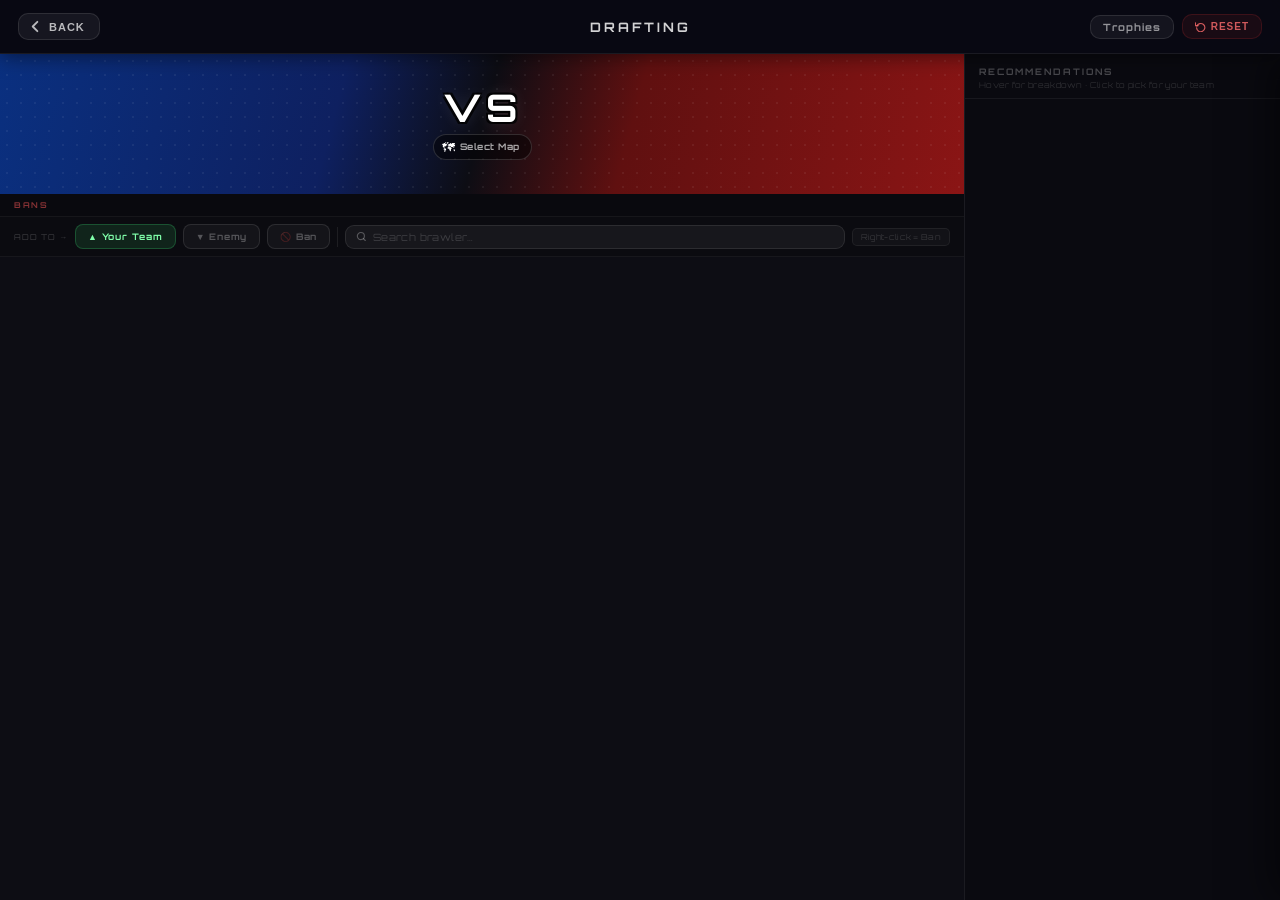
==== Pages/Drafting.html @ 10ab786a "ja" ====
<!DOCTYPE html>
<html lang="en">
<head>
    <meta charset="UTF-8">
    <meta name="viewport" content="width=device-width, initial-scale=1.0">
    <title>Drafting — Prodigy</title>

    <link rel="stylesheet" href="../styles/base.css">
    <link rel="stylesheet" href="../styles/layout.css">
    <link rel="stylesheet" href="../styles/components.css">
    <link rel="stylesheet" href="../styles/themes.css">
    <link href="https://fonts.googleapis.com/css2?family=Orbitron:wght@600;700&display=swap" rel="stylesheet">

    <style>
    /* ══════════════════════════════════════════════════════════
       RESET & BASE
    ══════════════════════════════════════════════════════════ */
    *, *::before, *::after { box-sizing: border-box; margin: 0; padding: 0; }
    .top-bar { display: none; }
    body {
        min-height: 100vh;
        font-family: 'Orbitron', sans-serif;
        background: #0d0d14;
        color: #fff;
        overflow-x: hidden;
    }

    /* ══════════════════════════════════════════════════════════
       GLASS NAV
    ══════════════════════════════════════════════════════════ */
    #glassNav {
        position: sticky; top: 0; z-index: 300;
        display: flex; align-items: center; justify-content: space-between;
        padding: 0 18px; height: 54px;
        background: rgba(8,8,18,0.80);
        backdrop-filter: blur(20px) saturate(180%);
        border-bottom: 1px solid rgba(255,255,255,0.07);
        box-shadow: 0 2px 20px rgba(0,0,0,0.5);
    }
    #navBack {
        display: flex; align-items: center; gap: 7px;
        background: rgba(255,255,255,0.06); border: 1px solid rgba(255,255,255,0.1);
        border-radius: 10px; padding: 6px 14px 6px 10px;
        color: rgba(255,255,255,0.7); font-size: 11px; font-weight: 700;
        letter-spacing: 1px; cursor: pointer;
        transition: background .18s, color .18s;
    }
    #navBack:hover { background: rgba(255,255,255,0.12); color: #fff; }

    #navTitle {
        font-size: 13px; font-weight: 700; letter-spacing: 3px;
        color: rgba(255,255,255,0.82); text-transform: uppercase;
        position: absolute; left: 50%; transform: translateX(-50%);
        pointer-events: none;
    }

    .nav-right { display: flex; align-items: center; gap: 8px; }

    /* Rank badge */
    #navRankBadge {
        display: flex; align-items: center; gap: 7px;
        background: rgba(255,255,255,0.05); border: 1px solid rgba(255,255,255,0.1);
        border-radius: 10px; padding: 5px 12px; cursor: pointer;
        font-size: 10px; font-weight: 700; letter-spacing: 1px;
        color: rgba(255,255,255,0.55); transition: background .18s, color .18s;
        white-space: nowrap;
    }
    #navRankBadge:hover { background: rgba(255,255,255,0.1); color: #fff; }
    #navRankImg { width: 22px; height: 22px; object-fit: contain; }

    /* Reset */
    #navReset {
        display: flex; align-items: center; gap: 5px;
        background: rgba(220,50,50,0.08); border: 1px solid rgba(220,50,50,0.18);
        border-radius: 10px; padding: 6px 12px;
        color: rgba(255,110,110,0.8); font-size: 10px; font-weight: 700;
        letter-spacing: 1px; cursor: pointer; transition: background .18s, color .18s;
    }
    #navReset:hover { background: rgba(220,50,50,0.18); color: #ff9090; }

    /* ══════════════════════════════════════════════════════════
       MODALS — shared backdrop
    ══════════════════════════════════════════════════════════ */
    .modal-backdrop {
        display: none; position: fixed; inset: 0; z-index: 500;
        background: rgba(0,0,0,0.65); backdrop-filter: blur(6px);
        align-items: center; justify-content: center;
    }
    .modal-backdrop.open { display: flex; }

    /* Rank modal */
    #rankModalBox {
        background: rgba(14,14,26,0.97); border: 1px solid rgba(255,255,255,0.1);
        border-radius: 16px; padding: 22px; width: 340px; max-width: 92vw;
    }
    .modal-heading {
        font-size: 9px; font-weight: 700; letter-spacing: 2.5px;
        color: rgba(255,255,255,0.28); text-transform: uppercase; margin-bottom: 14px;
    }
    .rank-opt {
        display: flex; align-items: center; gap: 12px; padding: 10px 12px;
        border-radius: 10px; cursor: pointer; border: 1px solid transparent;
        transition: background .14s, border-color .14s; margin-bottom: 5px;
    }
    .rank-opt:hover { background: rgba(255,255,255,0.07); }
    .rank-opt.active { background: rgba(255,255,255,0.1); border-color: rgba(255,255,255,0.2); }
    .rank-opt img { width: 32px; height: 32px; object-fit: contain; }
    .rank-opt-label { font-size: 11px; font-weight: 700; color: rgba(255,255,255,0.75); }
    .rank-opt-range { font-size: 9px; color: rgba(255,255,255,0.25); margin-top: 2px; }

    /* Map image modal */
    #mapImgModalInner {
        background: rgba(12,12,22,0.98); border: 1px solid rgba(255,255,255,0.1);
        border-radius: 16px; padding: 20px; max-width: 92vw;
        display: flex; flex-direction: column; gap: 12px; align-items: center;
    }
    #mapImgTitle { font-size: 11px; font-weight: 700; letter-spacing: 2px; color: rgba(255,255,255,0.75); }
    #mapImgEl {
        max-width: 580px; max-height: 60vh; border-radius: 10px;
        object-fit: contain; border: 1px solid rgba(255,255,255,0.08);
    }
    .modal-close-btn {
        padding: 7px 20px; border-radius: 9px; border: 1px solid rgba(255,255,255,0.1);
        background: rgba(255,255,255,0.06); color: rgba(255,255,255,0.55);
        font-family: 'Orbitron', sans-serif; font-size: 10px; font-weight: 700;
        letter-spacing: 1px; cursor: pointer; transition: background .15s, color .15s;
    }
    .modal-close-btn:hover { background: rgba(255,255,255,0.12); color: #fff; }

    /* ══════════════════════════════════════════════════════════
       MAP PANEL — slides in from right
    ══════════════════════════════════════════════════════════ */
    #mapPanel {
        position: fixed; top: 54px; right: 0;
        width: 310px; max-width: 92vw;
        height: calc(100vh - 54px);
        z-index: 250;
        background: rgba(10,10,20,0.97);
        backdrop-filter: blur(20px);
        border-left: 1px solid rgba(255,255,255,0.08);
        box-shadow: -8px 0 40px rgba(0,0,0,0.55);
        display: flex; flex-direction: column;
        transform: translateX(100%);
        transition: transform 0.32s cubic-bezier(0.22,1,0.36,1);
    }
    #mapPanel.open { transform: translateX(0); }

    .map-panel-head {
        display: flex; align-items: center; justify-content: space-between;
        padding: 14px 16px; border-bottom: 1px solid rgba(255,255,255,0.07); flex-shrink: 0;
    }
    .map-panel-title { font-size: 9px; font-weight: 700; letter-spacing: 2.5px; color: rgba(255,255,255,0.35); text-transform: uppercase; }
    #mapPanelClose {
        background: none; border: none; color: rgba(255,255,255,0.3);
        cursor: pointer; font-size: 16px; padding: 2px 6px; border-radius: 5px; transition: color .15s;
    }
    #mapPanelClose:hover { color: #fff; }

    #mapModeBar {
        display: flex; gap: 4px; flex-wrap: wrap; padding: 10px 12px;
        border-bottom: 1px solid rgba(255,255,255,0.05); flex-shrink: 0;
    }
    .mode-chip {
        font-size: 8px; font-weight: 700; letter-spacing: 0.5px; padding: 4px 9px;
        border-radius: 6px; border: 1px solid rgba(255,255,255,0.09);
        background: rgba(255,255,255,0.03); color: rgba(255,255,255,0.28);
        cursor: pointer; transition: background .14s, color .14s;
    }
    .mode-chip:hover { background: rgba(255,255,255,0.08); color: rgba(255,255,255,0.6); }
    .mode-chip.active { background: rgba(255,255,255,0.12); color: #fff; border-color: rgba(255,255,255,0.22); }

    #mapListScroll { flex: 1; overflow-y: auto; padding: 8px 10px 20px; }
    .map-row {
        display: flex; align-items: center; justify-content: space-between;
        padding: 8px 10px; border-radius: 8px; cursor: pointer;
        border: 1px solid transparent; margin-bottom: 4px;
        transition: background .13s, border-color .13s;
    }
    .map-row:hover { background: rgba(255,255,255,0.06); }
    .map-row.active { background: rgba(255,255,255,0.1); border-color: rgba(255,255,255,0.18); }
    .map-row-name { font-size: 10px; font-weight: 700; color: rgba(255,255,255,0.72); }
    .map-row-mode { font-size: 8px; color: rgba(255,255,255,0.22); margin-top: 2px; }
    .map-eye {
        background: none; border: none; font-size: 13px; cursor: pointer; padding: 3px 6px;
        border-radius: 5px; color: rgba(255,255,255,0.2); transition: color .14s;
    }
    .map-eye:hover { color: rgba(255,255,255,0.7); }

    /* ══════════════════════════════════════════════════════════
       PAGE — TWO-COLUMN LAYOUT
    ══════════════════════════════════════════════════════════ */
    #draftPage {
        display: grid;
        grid-template-columns: 1fr 316px;
        height: calc(100vh - 54px);
        overflow: hidden;
    }

    /* ── LEFT COLUMN ───────────────────────────────────────── */
    #draftLeft {
        display: flex; flex-direction: column; overflow: hidden;
        min-width: 0;
    }

    /* VS BANNER */
    #vsBanner {
        display: grid;
        grid-template-columns: 1fr 120px 1fr;
        align-items: stretch;
        min-height: 140px; flex-shrink: 0;
        position: relative;
        background: #0d0d14;
        overflow: hidden;
    }
    /* Blue team side */
    #vsBanner::before {
        content: '';
        position: absolute; inset: 0;
        background: linear-gradient(105deg,
            #0a3080 0%, #0e2060 35%,
            transparent 50%,
            #601010 65%, #8b1515 100%);
        pointer-events: none;
    }
    /* Halftone dots texture overlay */
    #vsBanner::after {
        content: '';
        position: absolute; inset: 0;
        background-image:
            radial-gradient(circle, rgba(255,255,255,0.06) 1px, transparent 1px);
        background-size: 14px 14px;
        pointer-events: none;
    }

    .team-side {
        display: flex; align-items: center; padding: 14px 14px; gap: 8px;
        flex-wrap: wrap; position: relative; z-index: 1;
    }
    .team-side.enemy-side { justify-content: flex-end; }

    /* Individual team slots */
    .team-slot {
        width: 76px; height: 76px; border-radius: 11px;
        border: 2px dashed rgba(255,255,255,0.18);
        background: rgba(255,255,255,0.05);
        display: flex; align-items: center; justify-content: center;
        position: relative; flex-shrink: 0; overflow: hidden;
        cursor: default; transition: border-color .2s, box-shadow .2s;
    }
    .team-slot.filled {
        border-style: solid; border-color: rgba(120,180,255,0.45);
        box-shadow: 0 0 14px rgba(80,140,255,0.2);
    }
    .team-slot.filled.enemy {
        border-color: rgba(255,100,100,0.45);
        box-shadow: 0 0 14px rgba(255,80,80,0.2);
    }
    .team-slot img.slot-portrait {
        width: 100%; height: 100%; object-fit: cover; border-radius: 9px; display: block;
        pointer-events: none;
    }
    .slot-label {
        position: absolute; bottom: 0; left: 0; right: 0;
        font-size: 6.5px; font-weight: 700; text-align: center;
        color: rgba(255,255,255,0.6); padding: 2px 2px 3px;
        background: linear-gradient(transparent, rgba(0,0,0,0.7));
        border-radius: 0 0 9px 9px; pointer-events: none; letter-spacing: 0.2px;
        text-shadow: 0 1px 3px #000;
    }
    .slot-remove {
        position: absolute; top: -7px; right: -7px;
        width: 19px; height: 19px; border-radius: 50%;
        background: rgba(190,35,35,0.92); border: none; color: #fff;
        font-size: 9px; cursor: pointer; display: none;
        align-items: center; justify-content: center; font-weight: 700; z-index: 10;
    }
    .team-slot.filled:hover .slot-remove { display: flex; }

    /* VS Centre */
    #vsCentre {
        display: flex; flex-direction: column;
        align-items: center; justify-content: center;
        gap: 7px; position: relative; z-index: 1; padding: 6px 0;
    }
    #vsLabel {
        font-size: 38px; font-weight: 700; letter-spacing: 5px; line-height: 1;
        color: #fff;
        text-shadow:
            -2px -2px 0 rgba(0,0,0,0.8),  2px -2px 0 rgba(0,0,0,0.8),
            -2px  2px 0 rgba(0,0,0,0.8),  2px  2px 0 rgba(0,0,0,0.8),
             0    0   16px rgba(255,255,255,0.15);
    }

    /* Map pill under VS */
    #mapPill {
        display: flex; align-items: center; gap: 5px;
        background: rgba(0,0,0,0.45); border: 1px solid rgba(255,255,255,0.15);
        border-radius: 20px; padding: 4px 11px 4px 8px; cursor: pointer;
        transition: background .18s; white-space: nowrap; max-width: 180px;
    }
    #mapPill:hover { background: rgba(0,0,0,0.65); }
    #mapPillText {
        font-size: 9px; font-weight: 700; color: rgba(255,255,255,0.65);
        letter-spacing: 0.5px; overflow: hidden; text-overflow: ellipsis; white-space: nowrap;
    }
    #viewMapImgBtn {
        font-size: 9px; font-weight: 700; letter-spacing: 0.3px;
        color: rgba(255,255,255,0.3); background: none; border: none;
        cursor: pointer; padding: 1px 4px; border-radius: 4px; transition: color .14s;
        display: none;
    }
    #viewMapImgBtn:hover { color: rgba(255,255,255,0.7); }

    /* Ban strip */
    #banStrip {
        display: flex; align-items: center; gap: 6px;
        padding: 6px 14px; flex-shrink: 0;
        background: rgba(0,0,0,0.3);
        border-bottom: 1px solid rgba(255,255,255,0.05);
    }
    .ban-strip-label {
        font-size: 8px; font-weight: 700; letter-spacing: 1.5px;
        color: rgba(255,90,90,0.5); margin-right: 2px; flex-shrink: 0;
    }
    .ban-slot {
        width: 38px; height: 38px; border-radius: 7px;
        border: 1.5px dashed rgba(255,70,70,0.18);
        background: rgba(255,30,30,0.04);
        display: flex; align-items: center; justify-content: center;
        position: relative; flex-shrink: 0; overflow: hidden;
    }
    .ban-slot.filled { border-style: solid; border-color: rgba(255,70,70,0.32); }
    .ban-slot img {
        width: 100%; height: 100%; object-fit: cover;
        filter: grayscale(0.6) brightness(0.6);
    }
    .ban-x {
        position: absolute; inset: 0; display: flex; align-items: center; justify-content: center;
        font-size: 15px; color: rgba(255,65,65,0.8); font-weight: 700;
        pointer-events: none; text-shadow: 0 0 4px rgba(0,0,0,0.9);
    }
    .ban-slot .slot-remove {
        top: -5px; right: -5px; width: 15px; height: 15px; font-size: 8px;
    }
    .ban-slot.filled:hover .slot-remove { display: flex; }

    /* Control bar */
    #controlBar {
        display: flex; align-items: center; gap: 7px;
        padding: 7px 14px; flex-shrink: 0; flex-wrap: wrap;
        background: rgba(0,0,0,0.18);
        border-bottom: 1px solid rgba(255,255,255,0.05);
    }
    .ctrl-label { font-size: 8px; color: rgba(255,255,255,0.2); letter-spacing: 1px; }

    .pick-btn {
        padding: 6px 12px; border-radius: 8px; font-size: 9px; font-weight: 700;
        letter-spacing: 0.8px; cursor: pointer; border: 1px solid rgba(255,255,255,0.1);
        background: rgba(255,255,255,0.04); color: rgba(255,255,255,0.28);
        font-family: 'Orbitron', sans-serif;
        transition: background .14s, color .14s, border-color .14s; white-space: nowrap;
    }
    .pick-btn:hover { background: rgba(255,255,255,0.09); color: rgba(255,255,255,0.65); }
    .pick-btn.ally-active  { background:rgba(50,190,100,0.14);  color:#80ffaa; border-color:rgba(50,190,100,0.3); }
    .pick-btn.enemy-active { background:rgba(230,60,60,0.13);   color:#ff9090; border-color:rgba(230,60,60,0.3); }
    .pick-btn.ban-active   { background:rgba(240,140,0,0.12);   color:#ffcc70; border-color:rgba(240,140,0,0.3); }

    .ctrl-sep { width: 1px; height: 20px; background: rgba(255,255,255,0.08); flex-shrink: 0; }

    /* Search */
    #searchWrap {
        display: flex; align-items: center; gap: 6px; flex: 1; min-width: 100px;
        background: rgba(255,255,255,0.05); border: 1px solid rgba(255,255,255,0.09);
        border-radius: 9px; padding: 5px 10px;
    }
    #searchInput {
        background: none; border: none; outline: none;
        color: rgba(255,255,255,0.8); font-family: 'Orbitron', sans-serif;
        font-size: 10px; letter-spacing: 0.4px; width: 100%;
    }
    #searchInput::placeholder { color: rgba(255,255,255,0.17); }
    #searchClear {
        background: none; border: none; color: rgba(255,255,255,0.22);
        cursor: pointer; font-size: 10px; padding: 0; display: none; transition: color .14s;
    }
    #searchClear:hover { color: rgba(255,255,255,0.6); }

    #rcHint {
        font-size: 8px; color: rgba(255,255,255,0.15); letter-spacing: 0.3px;
        background: rgba(255,255,255,0.03); border: 1px solid rgba(255,255,255,0.06);
        border-radius: 5px; padding: 3px 8px; white-space: nowrap; flex-shrink: 0;
    }

    /* Brawler picker grid */
    #pickerWrap { flex: 1; overflow-y: auto; padding: 10px 12px 24px; }
    #pickerGrid { display: flex; flex-wrap: wrap; gap: 6px; align-content: flex-start; }

    .picker-card {
        width: 68px; display: flex; flex-direction: column; align-items: center;
        cursor: pointer; border-radius: 10px; border: 2px solid transparent;
        transition: transform .12s, opacity .15s; flex-shrink: 0; position: relative;
    }
    .picker-card:hover { transform: scale(1.1); z-index: 4; }
    .picker-card img.pc-portrait {
        width: 68px; height: 68px; object-fit: cover; border-radius: 8px; display: block;
        border: 2px solid rgba(255,255,255,0.08); pointer-events: none;
        background: rgba(255,255,255,0.06);
    }
    .picker-card .pc-name {
        font-size: 7px; font-weight: 700; color: rgba(255,255,255,0.42);
        letter-spacing: 0.2px; text-align: center; margin-top: 4px;
        max-width: 68px; overflow: hidden; text-overflow: ellipsis; white-space: nowrap;
        pointer-events: none;
    }
    .picker-card.unavailable { opacity: 0.18; pointer-events: none; }
    .picker-card.banned      { opacity: 0.25; pointer-events: none; }
    /* Red ban overlay on banned cards */
    .ban-overlay {
        position: absolute; top: 0; left: 0; width: 68px; height: 68px;
        border-radius: 8px; background: rgba(200,30,30,0.32);
        display: flex; align-items: center; justify-content: center;
        font-size: 24px; color: rgba(255,60,60,0.85); pointer-events: none;
        font-weight: 700;
    }

    .empty-hint {
        color: rgba(255,255,255,0.14); font-size: 11px; letter-spacing: 1px;
        padding: 30px 0; text-align: center; width: 100%;
    }

    /* ── RIGHT COLUMN — recommendations ────────────────────── */
    #draftRight {
        border-left: 1px solid rgba(255,255,255,0.07);
        display: flex; flex-direction: column;
        background: rgba(0,0,0,0.22); overflow: hidden;
    }
    #recHead {
        padding: 12px 14px 8px; flex-shrink: 0;
        border-bottom: 1px solid rgba(255,255,255,0.06);
    }
    .rec-head-label {
        font-size: 9px; font-weight: 700; letter-spacing: 2px;
        color: rgba(255,255,255,0.25); text-transform: uppercase;
    }
    .rec-head-sub {
        font-size: 8px; color: rgba(255,255,255,0.14); letter-spacing: 0.3px; margin-top: 3px;
    }

    #recommendList {
        flex: 1; overflow-y: auto; padding: 7px 9px 24px;
        display: flex; flex-direction: column; gap: 5px;
    }

    /* Rec card */
    .rec-card {
        display: flex; align-items: center; gap: 9px; padding: 7px 9px;
        border-radius: 10px; background: rgba(255,255,255,0.03);
        border: 1px solid rgba(255,255,255,0.06);
        cursor: pointer; position: relative;
        transition: background .14s, border-color .14s;
    }
    .rec-card:hover { background: rgba(255,255,255,0.07); border-color: rgba(255,255,255,0.13); }
    .rec-card.top { border-color: rgba(255,210,0,0.25); background: rgba(255,195,0,0.04); }

    .rec-portrait {
        width: 44px; height: 44px; border-radius: 8px;
        object-fit: cover; flex-shrink: 0; background: rgba(255,255,255,0.06);
    }
    .rec-info { flex: 1; min-width: 0; }
    .rec-name {
        font-size: 10px; font-weight: 700; color: rgba(255,255,255,0.82);
        letter-spacing: 0.3px; white-space: nowrap; overflow: hidden; text-overflow: ellipsis;
    }

    /* Tier badge */
    .tier-badge {
        display: inline-block; font-size: 7px; font-weight: 700;
        padding: 1px 5px; border-radius: 4px; letter-spacing: 0.5px; margin-top: 3px;
    }
    .tier-S { background:rgba(235,25,25,0.22); color:#ff7070; border:1px solid rgba(235,25,25,0.3); }
    .tier-A { background:rgba(220,135,30,0.22); color:#ffba60; border:1px solid rgba(220,135,30,0.3); }
    .tier-B { background:rgba(245,222,20,0.18); color:#fef068; border:1px solid rgba(245,222,20,0.24); }
    .tier-C { background:rgba(45,215,12,0.18);  color:#88ff78; border:1px solid rgba(45,215,12,0.24); }
    .tier-D { background:rgba(8,198,198,0.18);  color:#78eaea; border:1px solid rgba(8,198,198,0.24); }
    .tier-F { background:rgba(75,75,140,0.22);  color:#a0a0d0; border:1px solid rgba(75,75,140,0.3); }
    .tier-\? { background:rgba(255,255,255,0.05); color:rgba(255,255,255,0.22); border:1px solid rgba(255,255,255,0.09); }

    /* Score bar */
    .rec-bar-wrap {
        height: 3px; border-radius: 2px;
        background: rgba(255,255,255,0.07); overflow: hidden; margin-top: 5px;
    }
    .rec-bar {
        height: 100%; border-radius: 2px;
        background: linear-gradient(90deg, #f5a723, #ffe080);
        transition: width .35s;
    }
    .rec-bar.blue { background: linear-gradient(90deg, #5ddcff, #a8f0ff); }
    .rec-score-num { font-size: 9px; color: rgba(255,255,255,0.28); margin-top: 2px; }

    /* Breakdown on hover */
    .rec-breakdown { display: none; font-size: 8px; margin-top: 3px; letter-spacing: 0.2px; }
    .rec-card:hover .rec-breakdown { display: block; }
    .bd-pos { color: rgba(110,255,145,0.75); }
    .bd-neg { color: rgba(255,110,110,0.75); }

    /* Rank badge #1 #2 #3 */
    .rec-rank-num {
        font-size: 10px; font-weight: 700; color: rgba(255,210,0,0.65);
        letter-spacing: 1px; flex-shrink: 0; min-width: 22px; text-align: right;
    }

    /* ══════════════════════════════════════════════════════════
       SCROLLBARS
    ══════════════════════════════════════════════════════════ */
    ::-webkit-scrollbar { width: 4px; height: 4px; }
    ::-webkit-scrollbar-track { background: transparent; }
    ::-webkit-scrollbar-thumb { background: rgba(255,255,255,0.1); border-radius: 2px; }

    /* ══════════════════════════════════════════════════════════
       RESPONSIVE
    ══════════════════════════════════════════════════════════ */
    @media (max-width: 820px) {
        #draftPage { grid-template-columns: 1fr; height: auto; overflow: visible; }
        #draftRight { border-left: none; border-top: 1px solid rgba(255,255,255,0.07); height: 400px; }
        #mapPanel { width: 100%; }
    }
    </style>
</head>
<body class="theme-dark">

<!-- ══ NAV ══════════════════════════════════════════════════ -->
<nav id="glassNav">
    <button id="navBack" onclick="goHome()">
        <svg width="13" height="13" viewBox="0 0 14 14" fill="none">
            <path d="M9 2L4 7L9 12" stroke="currentColor" stroke-width="2" stroke-linecap="round" stroke-linejoin="round"/>
        </svg>
        BACK
    </button>
    <span id="navTitle">Drafting</span>
    <div class="nav-right">
        <div id="navRankBadge">
            <img id="navRankImg" src="" alt="" onerror="this.style.display='none'">
            <span id="navRankLabel">Trophies</span>
        </div>
        <button id="navReset">
            <svg width="11" height="11" viewBox="0 0 24 24" fill="none" stroke="currentColor" stroke-width="2.5" stroke-linecap="round">
                <polyline points="1 4 1 10 7 10"/><path d="M3.51 15a9 9 0 1 0 .49-3.51"/>
            </svg>
            RESET
        </button>
    </div>
</nav>

<!-- ══ RANK MODAL ════════════════════════════════════════════ -->
<div id="rankModal" class="modal-backdrop">
    <div id="rankModalBox">
        <div class="modal-heading">Select Your Rank</div>
        <div id="rankOptionsList"></div>
    </div>
</div>

<!-- ══ MAP IMAGE MODAL ═══════════════════════════════════════ -->
<div id="mapImgModal" class="modal-backdrop">
    <div id="mapImgModalInner">
        <div id="mapImgTitle">MAP</div>
        <img id="mapImgEl" src="" alt="Map">
        <button class="modal-close-btn" id="mapImgClose">CLOSE</button>
    </div>
</div>

<!-- ══ MAP PANEL ═════════════════════════════════════════════ -->
<div id="mapPanel">
    <div class="map-panel-head">
        <span class="map-panel-title">Select Map</span>
        <button id="mapPanelClose">✕</button>
    </div>
    <div id="mapModeBar"></div>
    <div id="mapListScroll"></div>
</div>

<!-- ══ PAGE ══════════════════════════════════════════════════ -->
<div id="draftPage">

    <!-- LEFT -->
    <div id="draftLeft">

        <!-- VS Banner -->
        <div id="vsBanner">
            <div class="team-side" id="allySlots"></div>
            <div id="vsCentre">
                <div id="vsLabel">VS</div>
                <div id="mapPill">
                    <span style="font-size:13px;">🗺</span>
                    <span id="mapPillText">Select Map</span>
                </div>
                <button id="viewMapImgBtn">View Image</button>
            </div>
            <div class="team-side enemy-side" id="enemySlots"></div>
        </div>

        <!-- Ban strip -->
        <div id="banStrip">
            <span class="ban-strip-label">BANS</span>
            <div id="banSlotRow"></div>
        </div>

        <!-- Control bar -->
        <div id="controlBar">
            <span class="ctrl-label">ADD TO →</span>
            <button class="pick-btn ally-active"  id="btnAlly">▲ Your Team</button>
            <button class="pick-btn"              id="btnEnemy">▼ Enemy</button>
            <button class="pick-btn"              id="btnBan">🚫 Ban</button>
            <div class="ctrl-sep"></div>
            <div id="searchWrap">
                <svg width="11" height="11" viewBox="0 0 24 24" fill="none" stroke="rgba(255,255,255,0.28)" stroke-width="2.5" stroke-linecap="round">
                    <circle cx="11" cy="11" r="8"/><line x1="21" y1="21" x2="16.65" y2="16.65"/>
                </svg>
                <input id="searchInput" type="text" placeholder="Search brawler…" autocomplete="off" spellcheck="false">
                <button id="searchClear">✕</button>
            </div>
            <span id="rcHint">Right-click = Ban</span>
        </div>

        <!-- Picker grid -->
        <div id="pickerWrap">
            <div id="pickerGrid"></div>
        </div>
    </div>

    <!-- RIGHT -->
    <div id="draftRight">
        <div id="recHead">
            <div class="rec-head-label">Recommendations</div>
            <div class="rec-head-sub">Hover for breakdown · Click to pick for your team</div>
        </div>
        <div id="recommendList"></div>
    </div>
</div>

<script src="../scripts/navigation.js"></script>
<script src="../scripts/brawlerData.js"></script>
<script src="../scripts/draftingData.js"></script>
<script src="../scripts/draftingEngine.js"></script>

<script>
(function () {
    "use strict";

    const MAX_TEAM = 3, MAX_BANS = 6;

    // ── State ────────────────────────────────────────────────
    function freshState() {
        return {
            rankId:     RANKS[0].key,
            mapId:      null,
            modeFilter: "all",
            allyPicks:  [],
            enemyPicks: [],
            bannedIds:  new Set(),
            pickMode:   "ally",
            search:     "",
        };
    }
    let S = freshState();

    function getMap()   { return DRAFT_MAPS.find(m => m.id === S.mapId) || null; }
    function getRank()  { return RANKS.find(r => r.key === S.rankId) || RANKS[0]; }
    function allUsed()  {
        return new Set([
            ...S.allyPicks.map(b => b.id),
            ...S.enemyPicks.map(b => b.id),
            ...S.bannedIds,
        ]);
    }

    // ── Nav rank badge ───────────────────────────────────────
    function syncNavRank() {
        const r = getRank();
        document.getElementById("navRankLabel").textContent = r.label;
        const img = document.getElementById("navRankImg");
        img.src   = rankLogoUrl(r.logoFile);
        img.style.display = "";
    }

    // ── Rank modal ───────────────────────────────────────────
    function buildRankModal() {
        const list = document.getElementById("rankOptionsList");
        list.innerHTML = "";
        RANKS.forEach(r => {
            const el = document.createElement("div");
            el.className = "rank-opt" + (r.key === S.rankId ? " active" : "");
            el.innerHTML = `
                <img src="${rankLogoUrl(r.logoFile)}" onerror="this.style.display='none'" alt="">
                <div>
                    <div class="rank-opt-label">${r.label}</div>
                    <div class="rank-opt-range">${DRAFT_RANK_PROFILES.find(p=>p.id===r.key)?.range||""}</div>
                </div>`;
            el.addEventListener("click", () => {
                S.rankId = r.key;
                closeModal("rankModal");
                syncNavRank();
                buildRankModal();
                refresh();
            });
            list.appendChild(el);
        });
    }
    document.getElementById("navRankBadge").addEventListener("click", () => {
        buildRankModal();
        openModal("rankModal");
    });
    document.getElementById("rankModal").addEventListener("click", e => {
        if (e.target === e.currentTarget) closeModal("rankModal");
    });

    // ── Modal helpers ────────────────────────────────────────
    function openModal(id)  { document.getElementById(id).classList.add("open"); }
    function closeModal(id) { document.getElementById(id).classList.remove("open"); }

    // ── Map panel ────────────────────────────────────────────
    function buildMapPanel() {
        // Mode chips
        const bar = document.getElementById("mapModeBar");
        bar.innerHTML = "";
        const modes = ["all", ...new Set(DRAFT_MAPS.map(m => m.mode))];
        modes.forEach(mode => {
            const c = document.createElement("div");
            c.className = "mode-chip" + (S.modeFilter === mode ? " active" : "");
            c.textContent = mode === "all" ? "All" : mode;
            c.addEventListener("click", () => {
                S.modeFilter = mode;
                bar.querySelectorAll(".mode-chip").forEach(x => x.classList.remove("active"));
                c.classList.add("active");
                renderMapList();
            });
            bar.appendChild(c);
        });
        renderMapList();
    }

    function renderMapList() {
        const scroll = document.getElementById("mapListScroll");
        scroll.innerHTML = "";
        const maps = S.modeFilter === "all" ? DRAFT_MAPS : DRAFT_MAPS.filter(m => m.mode === S.modeFilter);
        maps.forEach(map => {
            const row = document.createElement("div");
            row.className = "map-row" + (S.mapId === map.id ? " active" : "");
            row.innerHTML = `
                <div>
                    <div class="map-row-name">${map.name}</div>
                    <div class="map-row-mode">${map.mode}</div>
                </div>
                <button class="map-eye" title="View map image">🗺</button>`;
            row.addEventListener("click", e => {
                if (e.target.closest(".map-eye")) return;
                S.mapId = map.id;
                document.getElementById("mapPanel").classList.remove("open");
                syncMapPill();
                renderMapList();
                refresh();
            });
            row.querySelector(".map-eye").addEventListener("click", () => showMapImage(map));
            scroll.appendChild(row);
        });
    }

    function syncMapPill() {
        const map = getMap();
        document.getElementById("mapPillText").textContent = map ? map.name : "Select Map";
        document.getElementById("viewMapImgBtn").style.display = map ? "" : "none";
    }

    document.getElementById("mapPill").addEventListener("click", () => {
        buildMapPanel();
        document.getElementById("mapPanel").classList.add("open");
    });
    document.getElementById("mapPanelClose").addEventListener("click", () => {
        document.getElementById("mapPanel").classList.remove("open");
    });
    document.getElementById("viewMapImgBtn").addEventListener("click", () => {
        const map = getMap();
        if (map) showMapImage(map);
    });

    // ── Map image modal ──────────────────────────────────────
    function showMapImage(map) {
        document.getElementById("mapPanel").classList.remove("open");
        document.getElementById("mapImgTitle").textContent = `${map.name}  ·  ${map.mode}`;
        const img = document.getElementById("mapImgEl");
        img.src   = draftMapImageUrl(map.imageFile);
        img.onerror = () => { img.alt = "Image not available."; };
        openModal("mapImgModal");
    }
    document.getElementById("mapImgClose").addEventListener("click", () => closeModal("mapImgModal"));
    document.getElementById("mapImgModal").addEventListener("click", e => {
        if (e.target === e.currentTarget) closeModal("mapImgModal");
    });

    // ── VS Banner slots ──────────────────────────────────────
    function renderBanner() {
        renderTeamSide("allySlots",  S.allyPicks,  "ally");
        renderTeamSide("enemySlots", S.enemyPicks, "enemy");
    }

    function renderTeamSide(cId, picks, team) {
        const c = document.getElementById(cId);
        c.innerHTML = "";
        for (let i = 0; i < MAX_TEAM; i++) {
            const b    = picks[i];
            const slot = document.createElement("div");
            slot.className = "team-slot" + (b ? " filled" + (team==="enemy" ? " enemy" : "") : "");

            if (b) {
                const img = document.createElement("img");
                img.className = "slot-portrait";
                img.src = portraitUrl(b.key);
                img.alt = b.name;
                img.onerror = () => { img.style.display = "none"; };
                slot.appendChild(img);

                const lbl = document.createElement("div");
                lbl.className = "slot-label";
                lbl.textContent = b.name.toUpperCase().slice(0, 10);
                slot.appendChild(lbl);

                const rem = document.createElement("button");
                rem.className = "slot-remove";
                rem.textContent = "✕";
                rem.addEventListener("click", () => {
                    if (team === "ally")  S.allyPicks  = S.allyPicks.filter(x => x.id !== b.id);
                    if (team === "enemy") S.enemyPicks = S.enemyPicks.filter(x => x.id !== b.id);
                    refresh();
                });
                slot.appendChild(rem);
            }
            c.appendChild(slot);
        }
    }

    // ── Ban strip ────────────────────────────────────────────
    function renderBans() {
        const row = document.getElementById("banSlotRow");
        row.innerHTML = "";
        const bannedArr = [...S.bannedIds]
            .map(id => BRAWLERS.find(b => b.id === id))
            .filter(Boolean);

        for (let i = 0; i < MAX_BANS; i++) {
            const b    = bannedArr[i];
            const slot = document.createElement("div");
            slot.className = "ban-slot" + (b ? " filled" : "");

            if (b) {
                const img = document.createElement("img");
                img.src = portraitUrl(b.key);
                img.onerror = () => {};
                slot.appendChild(img);

                const x = document.createElement("div");
                x.className = "ban-x";
                x.textContent = "✕";
                slot.appendChild(x);

                const rem = document.createElement("button");
                rem.className = "slot-remove";
                rem.textContent = "✕";
                rem.addEventListener("click", () => {
                    S.bannedIds.delete(b.id);
                    refresh();
                });
                slot.appendChild(rem);
            }
            row.appendChild(slot);
        }
    }

    // ── Pick mode buttons ────────────────────────────────────
    function initPickBtns() {
        [["btnAlly","ally"],["btnEnemy","enemy"],["btnBan","ban"]].forEach(([id, mode]) => {
            document.getElementById(id).addEventListener("click", () => {
                S.pickMode = mode;
                syncPickBtns();
            });
        });
    }
    function syncPickBtns() {
        [["btnAlly","ally"],["btnEnemy","enemy"],["btnBan","ban"]].forEach(([id, mode]) => {
            const btn = document.getElementById(id);
            btn.classList.remove("ally-active","enemy-active","ban-active");
            if (S.pickMode === mode) btn.classList.add(mode + "-active");
        });
    }

    // ── Picker grid ──────────────────────────────────────────
    function renderGrid() {
        const grid = document.getElementById("pickerGrid");
        const used = allUsed();
        const q    = S.search.toLowerCase().trim();

        const list = q ? BRAWLERS.filter(b => b.name.toLowerCase().includes(q)) : BRAWLERS;
        grid.innerHTML = "";
        if (list.length === 0) {
            grid.innerHTML = `<div class="empty-hint">No brawlers match.</div>`;
            return;
        }

        list.forEach(b => {
            const picked = used.has(b.id) && !S.bannedIds.has(b.id);
            const banned = S.bannedIds.has(b.id);

            const card = document.createElement("div");
            card.className = "picker-card" + (picked ? " unavailable" : banned ? " banned" : "");
            card.title = b.name;

            const img = document.createElement("img");
            img.className = "pc-portrait";
            img.src = portraitUrl(b.key);
            img.alt = b.name;
            img.draggable = false;
            img.onerror = () => {
                img.style.background = "rgba(255,255,255,0.07)";
                img.style.display = "block";
            };

            const name = document.createElement("div");
            name.className = "pc-name";
            name.textContent = b.name;

            card.appendChild(img);
            if (banned) {
                const ov = document.createElement("div");
                ov.className = "ban-overlay";
                ov.textContent = "✕";
                card.appendChild(ov);
            }
            card.appendChild(name);

            card.addEventListener("click",       () => addBrawler(b));
            card.addEventListener("contextmenu", e  => { e.preventDefault(); quickBan(b); });
            grid.appendChild(card);
        });
    }

    // ── Add / quick-ban ──────────────────────────────────────
    function addBrawler(b) {
        if (allUsed().has(b.id)) return;
        if (S.pickMode === "ally"  && S.allyPicks.length  < MAX_TEAM) S.allyPicks.push(b);
        else if (S.pickMode === "enemy" && S.enemyPicks.length < MAX_TEAM) S.enemyPicks.push(b);
        else if (S.pickMode === "ban"   && S.bannedIds.size    < MAX_BANS)  S.bannedIds.add(b.id);
        refresh();
    }

    function quickBan(b) {
        if (allUsed().has(b.id)) return;
        if (S.bannedIds.size < MAX_BANS) {
            S.bannedIds.add(b.id);
            refresh();
        }
    }

    // ── Recommendations ──────────────────────────────────────
    function renderRecs() {
        const list    = document.getElementById("recommendList");
        const results = DraftEngine.scoreBrawlers({
            allyPicks:  S.allyPicks,
            enemyPicks: S.enemyPicks,
            bannedIds:  S.bannedIds,
            map:        getMap(),
            rankId:     S.rankId,
        });

        list.innerHTML = "";
        if (!results.length) {
            list.innerHTML = `<div class="empty-hint">No candidates available.</div>`;
            return;
        }

        const top      = results.slice(0, 20);
        const maxScore = Math.max(top[0].score, 0.01);

        top.forEach((r, idx) => {
            const { brawler:b, score, tierLabel, breakdown } = r;
            const pct   = Math.round((score / maxScore) * 100);
            const isTop = idx < 3;

            const card = document.createElement("div");
            card.className = "rec-card" + (isTop ? " top" : "");

            // Portrait
            const img = document.createElement("img");
            img.className = "rec-portrait";
            img.src = portraitUrl(b.key);
            img.alt = b.name;
            img.onerror = () => { img.style.opacity = "0"; };
            card.appendChild(img);

            // Info
            const info = document.createElement("div");
            info.className = "rec-info";

            // Score breakdown string
            const bd = breakdown;
            const bdHtml = [
                bd.meta    > 0 ? `<span class="bd-pos">Meta +${bd.meta}</span>` : "",
                bd.offense > 0 ? `<span class="bd-pos">Counter +${bd.offense}</span>` : "",
                bd.vuln    < 0 ? `<span class="bd-neg">Vuln ${bd.vuln}</span>` : "",
                bd.map !== 0   ? `<span class="${bd.map>0?"bd-pos":"bd-neg"}">Map ${bd.map>0?"+":""}${bd.map}</span>` : "",
                bd.team    > 0 ? `<span class="bd-pos">Team +${bd.team}</span>` : "",
            ].filter(Boolean).join(" ");

            info.innerHTML = `
                <div class="rec-name">${b.name}</div>
                <div><span class="tier-badge tier-${tierLabel}">${tierLabel} Tier</span></div>
                <div class="rec-bar-wrap">
                    <div class="rec-bar${isTop?"":" blue"}" style="width:${pct}%"></div>
                </div>
                <div class="rec-score-num">Score: ${Math.round(score)}</div>
                <div class="rec-breakdown">${bdHtml}</div>`;
            card.appendChild(info);

            if (isTop) {
                const rk = document.createElement("div");
                rk.className = "rec-rank-num";
                rk.textContent = `#${idx + 1}`;
                card.appendChild(rk);
            }

            card.addEventListener("click", () => {
                const used = allUsed();
                if (!used.has(b.id) && S.allyPicks.length < MAX_TEAM) {
                    S.allyPicks.push(b);
                    refresh();
                }
            });

            list.appendChild(card);
        });
    }

    // ── Search ────────────────────────────────────────────────
    document.getElementById("searchInput").addEventListener("input", function () {
        S.search = this.value;
        document.getElementById("searchClear").style.display = this.value ? "block" : "none";
        renderGrid();
    });
    document.getElementById("searchClear").addEventListener("click", () => {
        S.search = "";
        document.getElementById("searchInput").value = "";
        document.getElementById("searchClear").style.display = "none";
        renderGrid();
    });

    // ── Reset ─────────────────────────────────────────────────
    document.getElementById("navReset").addEventListener("click", () => {
        if (!confirm("Reset the draft? All picks and bans will be cleared.")) return;
        const { rankId, mapId, modeFilter } = S;
        S = freshState();
        S.rankId = rankId; S.mapId = mapId; S.modeFilter = modeFilter;
        syncMapPill();
        refresh();
    });

    // ── Theme ─────────────────────────────────────────────────
    (function () {
        try {
            const s = JSON.parse(localStorage.getItem("bsTierSettings_v1"));
            if (s?.theme) {
                ["theme-dark","theme-light","theme-red","theme-blue"].forEach(t => document.body.classList.remove(t));
                document.body.classList.add(s.theme);
            }
        } catch {}
    })();

    // ── Full refresh ──────────────────────────────────────────
    function refresh() {
        renderBanner();
        renderBans();
        renderGrid();
        renderRecs();
        syncPickBtns();
    }

    // ── Init ──────────────────────────────────────────────────
    initPickBtns();
    syncNavRank();
    syncMapPill();
    buildMapPanel();
    buildRankModal();
    refresh();

})();
</script>
</body>
</html>
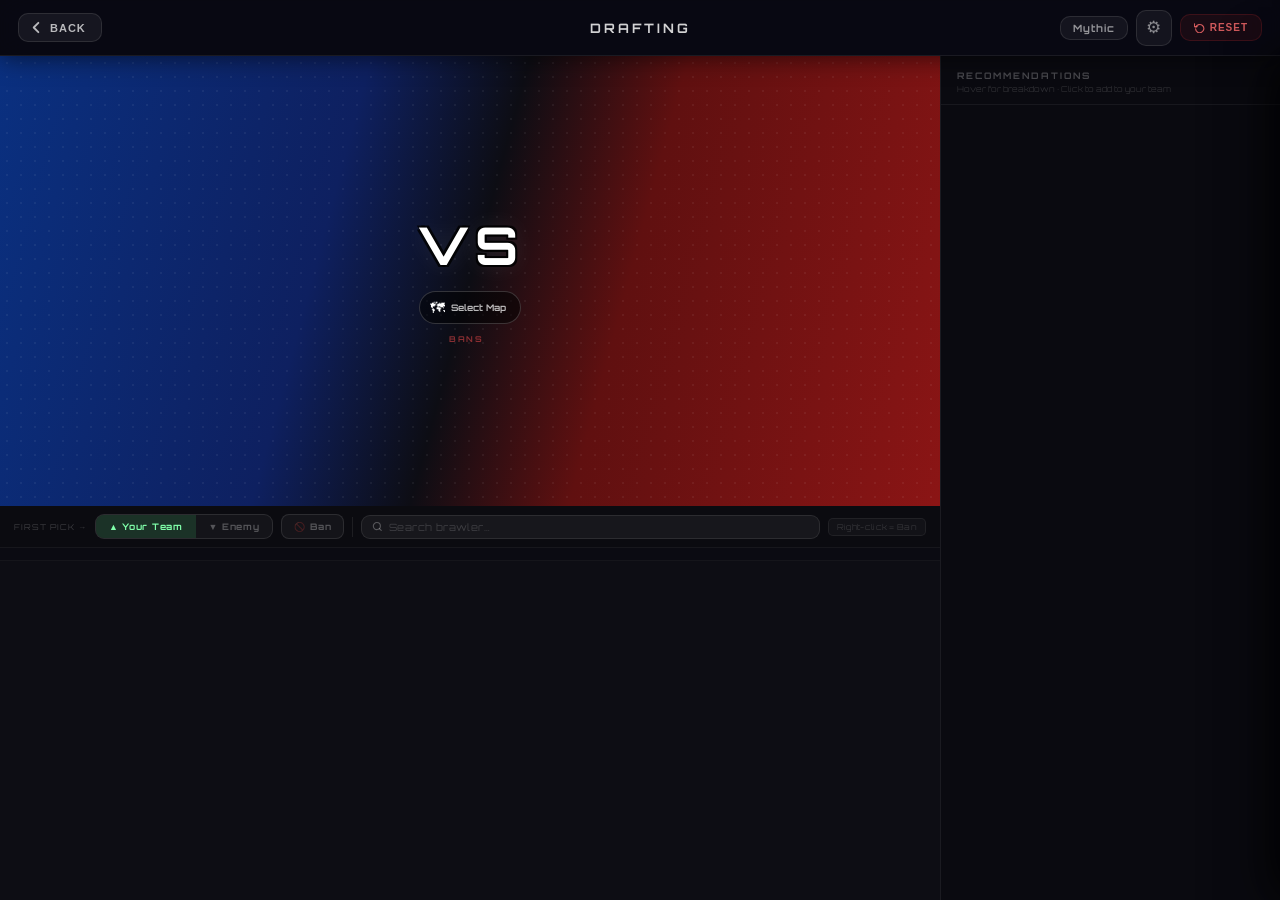
==== commit e55a2b58: "Beta v0.1.0" ====
--- a/Pages/Drafting.html
+++ b/Pages/Drafting.html
@@ -12,471 +12,541 @@
     <link href="https://fonts.googleapis.com/css2?family=Orbitron:wght@600;700&display=swap" rel="stylesheet">
 
     <style>
-    /* ══════════════════════════════════════════════════════════
-       RESET & BASE
-    ══════════════════════════════════════════════════════════ */
     *, *::before, *::after { box-sizing: border-box; margin: 0; padding: 0; }
     .top-bar { display: none; }
-    body {
-        min-height: 100vh;
-        font-family: 'Orbitron', sans-serif;
-        background: #0d0d14;
-        color: #fff;
-        overflow-x: hidden;
-    }
-
-    /* ══════════════════════════════════════════════════════════
-       GLASS NAV
-    ══════════════════════════════════════════════════════════ */
+    body { min-height: 100vh; font-family: 'Orbitron', sans-serif; background: #0d0d14; color: #fff; overflow-x: hidden; }
+
+    /* ═══════════════════════════════════
+       NAV
+    ═══════════════════════════════════ */
     #glassNav {
         position: sticky; top: 0; z-index: 300;
         display: flex; align-items: center; justify-content: space-between;
-        padding: 0 18px; height: 54px;
-        background: rgba(8,8,18,0.80);
+        padding: 0 18px; height: 56px;
+        background: rgba(8,8,18,0.82);
         backdrop-filter: blur(20px) saturate(180%);
         border-bottom: 1px solid rgba(255,255,255,0.07);
-        box-shadow: 0 2px 20px rgba(0,0,0,0.5);
+        box-shadow: 0 2px 24px rgba(0,0,0,0.55);
     }
     #navBack {
-        display: flex; align-items: center; gap: 7px;
-        background: rgba(255,255,255,0.06); border: 1px solid rgba(255,255,255,0.1);
-        border-radius: 10px; padding: 6px 14px 6px 10px;
-        color: rgba(255,255,255,0.7); font-size: 11px; font-weight: 700;
-        letter-spacing: 1px; cursor: pointer;
-        transition: background .18s, color .18s;
-    }
-    #navBack:hover { background: rgba(255,255,255,0.12); color: #fff; }
-
+        display:flex; align-items:center; gap:7px;
+        background:rgba(255,255,255,0.06); border:1px solid rgba(255,255,255,0.1);
+        border-radius:10px; padding:7px 15px 7px 11px;
+        color:rgba(255,255,255,0.7); font-size:11px; font-weight:700; letter-spacing:1px;
+        cursor:pointer; transition:background .18s,color .18s;
+    }
+    #navBack:hover { background:rgba(255,255,255,0.12); color:#fff; }
     #navTitle {
-        font-size: 13px; font-weight: 700; letter-spacing: 3px;
-        color: rgba(255,255,255,0.82); text-transform: uppercase;
-        position: absolute; left: 50%; transform: translateX(-50%);
-        pointer-events: none;
-    }
-
-    .nav-right { display: flex; align-items: center; gap: 8px; }
-
-    /* Rank badge */
+        font-size:13px; font-weight:700; letter-spacing:3px; color:rgba(255,255,255,0.82);
+        text-transform:uppercase; position:absolute; left:50%; transform:translateX(-50%); pointer-events:none;
+    }
+    .nav-right { display:flex; align-items:center; gap:8px; }
     #navRankBadge {
-        display: flex; align-items: center; gap: 7px;
-        background: rgba(255,255,255,0.05); border: 1px solid rgba(255,255,255,0.1);
-        border-radius: 10px; padding: 5px 12px; cursor: pointer;
-        font-size: 10px; font-weight: 700; letter-spacing: 1px;
-        color: rgba(255,255,255,0.55); transition: background .18s, color .18s;
-        white-space: nowrap;
-    }
-    #navRankBadge:hover { background: rgba(255,255,255,0.1); color: #fff; }
-    #navRankImg { width: 22px; height: 22px; object-fit: contain; }
-
-    /* Reset */
+        display:flex; align-items:center; gap:7px;
+        background:rgba(255,255,255,0.05); border:1px solid rgba(255,255,255,0.1);
+        border-radius:10px; padding:5px 12px; cursor:pointer;
+        font-size:10px; font-weight:700; letter-spacing:1px; color:rgba(255,255,255,0.55);
+        transition:background .18s,color .18s; white-space:nowrap;
+    }
+    #navRankBadge:hover { background:rgba(255,255,255,0.1); color:#fff; }
+    #navRankImg { width:22px; height:22px; object-fit:contain; }
+    #navSettings {
+        width:36px; height:36px; border-radius:10px; display:flex; align-items:center; justify-content:center;
+        background:rgba(255,255,255,0.05); border:1px solid rgba(255,255,255,0.1);
+        color:rgba(255,255,255,0.5); cursor:pointer; font-size:17px;
+        transition:background .18s,color .18s;
+    }
+    #navSettings:hover { background:rgba(255,255,255,0.11); color:#fff; }
     #navReset {
-        display: flex; align-items: center; gap: 5px;
-        background: rgba(220,50,50,0.08); border: 1px solid rgba(220,50,50,0.18);
-        border-radius: 10px; padding: 6px 12px;
-        color: rgba(255,110,110,0.8); font-size: 10px; font-weight: 700;
-        letter-spacing: 1px; cursor: pointer; transition: background .18s, color .18s;
-    }
-    #navReset:hover { background: rgba(220,50,50,0.18); color: #ff9090; }
-
-    /* ══════════════════════════════════════════════════════════
-       MODALS — shared backdrop
-    ══════════════════════════════════════════════════════════ */
+        display:flex; align-items:center; gap:5px;
+        background:rgba(220,50,50,0.08); border:1px solid rgba(220,50,50,0.18);
+        border-radius:10px; padding:7px 13px;
+        color:rgba(255,110,110,0.8); font-size:10px; font-weight:700; letter-spacing:1px;
+        cursor:pointer; transition:background .18s,color .18s;
+    }
+    #navReset:hover { background:rgba(220,50,50,0.2); color:#ff9090; }
+
+    /* ═══════════════════════════════════
+       SHARED MODAL BACKDROP
+    ═══════════════════════════════════ */
     .modal-backdrop {
-        display: none; position: fixed; inset: 0; z-index: 500;
-        background: rgba(0,0,0,0.65); backdrop-filter: blur(6px);
-        align-items: center; justify-content: center;
-    }
-    .modal-backdrop.open { display: flex; }
+        display:none; position:fixed; inset:0; z-index:1000;
+        background:rgba(0,0,0,0.72); backdrop-filter:blur(8px);
+        align-items:center; justify-content:center;
+    }
+    .modal-backdrop.open { display:flex; }
 
     /* Rank modal */
     #rankModalBox {
-        background: rgba(14,14,26,0.97); border: 1px solid rgba(255,255,255,0.1);
-        border-radius: 16px; padding: 22px; width: 340px; max-width: 92vw;
-    }
-    .modal-heading {
-        font-size: 9px; font-weight: 700; letter-spacing: 2.5px;
-        color: rgba(255,255,255,0.28); text-transform: uppercase; margin-bottom: 14px;
-    }
+        background:rgba(14,14,26,0.97); border:1px solid rgba(255,255,255,0.1);
+        border-radius:16px; padding:22px; width:340px; max-width:92vw; max-height:88vh; overflow-y:auto;
+    }
+    .modal-heading { font-size:9px; font-weight:700; letter-spacing:2.5px; color:rgba(255,255,255,0.28); text-transform:uppercase; margin-bottom:14px; }
     .rank-opt {
-        display: flex; align-items: center; gap: 12px; padding: 10px 12px;
-        border-radius: 10px; cursor: pointer; border: 1px solid transparent;
-        transition: background .14s, border-color .14s; margin-bottom: 5px;
-    }
-    .rank-opt:hover { background: rgba(255,255,255,0.07); }
-    .rank-opt.active { background: rgba(255,255,255,0.1); border-color: rgba(255,255,255,0.2); }
-    .rank-opt img { width: 32px; height: 32px; object-fit: contain; }
-    .rank-opt-label { font-size: 11px; font-weight: 700; color: rgba(255,255,255,0.75); }
-    .rank-opt-range { font-size: 9px; color: rgba(255,255,255,0.25); margin-top: 2px; }
-
-    /* Map image modal */
+        display:flex; align-items:center; gap:12px; padding:10px 12px;
+        border-radius:10px; cursor:pointer; border:1px solid transparent;
+        transition:background .14s,border-color .14s; margin-bottom:5px;
+    }
+    .rank-opt:hover { background:rgba(255,255,255,0.07); }
+    .rank-opt.active { background:rgba(255,255,255,0.1); border-color:rgba(255,255,255,0.2); }
+    .rank-opt img { width:32px; height:32px; object-fit:contain; }
+    .rank-opt-label { font-size:11px; font-weight:700; color:rgba(255,255,255,0.75); }
+    .rank-opt-range { font-size:9px; color:rgba(255,255,255,0.25); margin-top:2px; }
+
+    /* ═══════════════════════════════════
+       MAP IMAGE MODAL — full-screen pop-up
+    ═══════════════════════════════════ */
+    #mapImgModal {
+        display:none; position:fixed; inset:0; z-index:1100;
+        background:rgba(0,0,0,0.88); backdrop-filter:blur(12px);
+        align-items:center; justify-content:center; padding:24px;
+    }
+    #mapImgModal.open { display:flex; }
     #mapImgModalInner {
-        background: rgba(12,12,22,0.98); border: 1px solid rgba(255,255,255,0.1);
-        border-radius: 16px; padding: 20px; max-width: 92vw;
-        display: flex; flex-direction: column; gap: 12px; align-items: center;
-    }
-    #mapImgTitle { font-size: 11px; font-weight: 700; letter-spacing: 2px; color: rgba(255,255,255,0.75); }
+        background:rgba(10,10,22,0.98); border:1px solid rgba(255,255,255,0.12);
+        border-radius:20px; padding:24px 24px 20px;
+        display:flex; flex-direction:column; gap:16px; align-items:center;
+        max-width:min(860px, 94vw); width:100%;
+        box-shadow:0 30px 80px rgba(0,0,0,0.7), 0 0 0 1px rgba(255,255,255,0.04);
+        animation:modalPop .22s cubic-bezier(0.34,1.56,0.64,1);
+    }
+    @keyframes modalPop { from{transform:scale(0.88);opacity:0;} to{transform:scale(1);opacity:1;} }
+    #mapImgHeader {
+        display:flex; align-items:center; justify-content:space-between; width:100%;
+    }
+    #mapImgTitle {
+        font-size:12px; font-weight:700; letter-spacing:2.5px; color:rgba(255,255,255,0.82);
+        text-transform:uppercase;
+    }
+    #mapImgClose {
+        width:32px; height:32px; border-radius:8px; border:1px solid rgba(255,255,255,0.1);
+        background:rgba(255,255,255,0.06); color:rgba(255,255,255,0.5);
+        font-size:16px; cursor:pointer; display:flex; align-items:center; justify-content:center;
+        transition:background .15s,color .15s; font-family:'Orbitron',sans-serif;
+    }
+    #mapImgClose:hover { background:rgba(255,255,255,0.14); color:#fff; }
     #mapImgEl {
-        max-width: 580px; max-height: 60vh; border-radius: 10px;
-        object-fit: contain; border: 1px solid rgba(255,255,255,0.08);
-    }
-    .modal-close-btn {
-        padding: 7px 20px; border-radius: 9px; border: 1px solid rgba(255,255,255,0.1);
-        background: rgba(255,255,255,0.06); color: rgba(255,255,255,0.55);
-        font-family: 'Orbitron', sans-serif; font-size: 10px; font-weight: 700;
-        letter-spacing: 1px; cursor: pointer; transition: background .15s, color .15s;
-    }
-    .modal-close-btn:hover { background: rgba(255,255,255,0.12); color: #fff; }
-
-    /* ══════════════════════════════════════════════════════════
-       MAP PANEL — slides in from right
-    ══════════════════════════════════════════════════════════ */
+        width:100%; max-height:70vh; border-radius:12px; object-fit:contain;
+        border:1px solid rgba(255,255,255,0.08);
+        background:rgba(255,255,255,0.03);
+    }
+    #mapImgFooter {
+        font-size:8px; color:rgba(255,255,255,0.2); letter-spacing:1px;
+    }
+
+    /* ═══════════════════════════════════
+       SETTINGS DRAWER
+    ═══════════════════════════════════ */
+    #settingsDrawer {
+        position:fixed; top:56px; right:0;
+        width:300px; max-width:92vw; height:calc(100vh - 56px);
+        z-index:400; background:rgba(10,10,22,0.98); backdrop-filter:blur(22px);
+        border-left:1px solid rgba(255,255,255,0.08); box-shadow:-10px 0 50px rgba(0,0,0,0.6);
+        display:flex; flex-direction:column;
+        transform:translateX(100%); transition:transform 0.32s cubic-bezier(0.22,1,0.36,1);
+        overflow:hidden;
+    }
+    #settingsDrawer.open { transform:translateX(0); }
+    .sdrawer-head {
+        display:flex; align-items:center; justify-content:space-between;
+        padding:16px 18px; border-bottom:1px solid rgba(255,255,255,0.07); flex-shrink:0;
+    }
+    .sdrawer-title { font-size:10px; font-weight:700; letter-spacing:2.5px; color:rgba(255,255,255,0.4); text-transform:uppercase; }
+    #sdClose { background:none; border:none; color:rgba(255,255,255,0.3); cursor:pointer; font-size:18px; padding:2px 6px; border-radius:5px; transition:color .15s; }
+    #sdClose:hover { color:#fff; }
+    .sdrawer-body { flex:1; overflow-y:auto; padding:18px 18px 30px; display:flex; flex-direction:column; gap:22px; }
+    .sd-sect-title { font-size:8px; font-weight:700; letter-spacing:2px; color:rgba(255,255,255,0.22); text-transform:uppercase; margin-bottom:10px; }
+    .sd-slider-row { display:flex; align-items:center; gap:10px; }
+    .sd-slider-row label { font-size:9px; color:rgba(255,255,255,0.45); min-width:80px; }
+    .sd-slider-row input[type=range] { flex:1; accent-color:#5ddcff; cursor:pointer; }
+    .sd-slider-val { font-size:9px; color:rgba(255,255,255,0.4); min-width:34px; text-align:right; }
+    .sd-pills { display:flex; gap:5px; flex-wrap:wrap; }
+    .sd-pill {
+        font-size:9px; font-weight:700; letter-spacing:0.5px; padding:5px 12px;
+        border-radius:8px; border:1px solid rgba(255,255,255,0.1);
+        background:rgba(255,255,255,0.04); color:rgba(255,255,255,0.35);
+        cursor:pointer; transition:background .14s,color .14s;
+    }
+    .sd-pill:hover { background:rgba(255,255,255,0.09); color:rgba(255,255,255,0.7); }
+    .sd-pill.active { background:rgba(93,220,255,0.15); color:#5ddcff; border-color:rgba(93,220,255,0.3); }
+    .sd-toggle-row {
+        display:flex; align-items:center; justify-content:space-between;
+        padding:7px 0; border-bottom:1px solid rgba(255,255,255,0.04);
+    }
+    .sd-toggle-label { font-size:10px; color:rgba(255,255,255,0.5); }
+    .sd-toggle {
+        width:36px; height:20px; border-radius:10px; background:rgba(255,255,255,0.1);
+        border:none; cursor:pointer; position:relative; transition:background .2s; flex-shrink:0;
+    }
+    .sd-toggle.on { background:#5ddcff; }
+    .sd-toggle::after {
+        content:''; position:absolute; top:3px; left:3px;
+        width:14px; height:14px; border-radius:50%; background:#fff;
+        transition:left .2s; box-shadow:0 1px 4px rgba(0,0,0,0.4);
+    }
+    .sd-toggle.on::after { left:19px; }
+
+    /* Counter mode setting pills */
+    .counter-mode-label {
+        font-size:10px; color:rgba(255,255,255,0.5); margin-bottom:6px;
+    }
+    .counter-mode-desc {
+        font-size:8px; color:rgba(255,255,255,0.22); margin-top:6px; line-height:1.5;
+    }
+
+    /* ═══════════════════════════════════
+       MAP PANEL
+    ═══════════════════════════════════ */
     #mapPanel {
-        position: fixed; top: 54px; right: 0;
-        width: 310px; max-width: 92vw;
-        height: calc(100vh - 54px);
-        z-index: 250;
-        background: rgba(10,10,20,0.97);
-        backdrop-filter: blur(20px);
-        border-left: 1px solid rgba(255,255,255,0.08);
-        box-shadow: -8px 0 40px rgba(0,0,0,0.55);
-        display: flex; flex-direction: column;
-        transform: translateX(100%);
-        transition: transform 0.32s cubic-bezier(0.22,1,0.36,1);
-    }
-    #mapPanel.open { transform: translateX(0); }
-
+        position:fixed; top:56px; right:0; width:310px; max-width:92vw; height:calc(100vh - 56px);
+        z-index:350; background:rgba(10,10,20,0.98); backdrop-filter:blur(20px);
+        border-left:1px solid rgba(255,255,255,0.08); box-shadow:-8px 0 40px rgba(0,0,0,0.55);
+        display:flex; flex-direction:column;
+        transform:translateX(100%); transition:transform 0.32s cubic-bezier(0.22,1,0.36,1);
+    }
+    #mapPanel.open { transform:translateX(0); }
     .map-panel-head {
-        display: flex; align-items: center; justify-content: space-between;
-        padding: 14px 16px; border-bottom: 1px solid rgba(255,255,255,0.07); flex-shrink: 0;
-    }
-    .map-panel-title { font-size: 9px; font-weight: 700; letter-spacing: 2.5px; color: rgba(255,255,255,0.35); text-transform: uppercase; }
-    #mapPanelClose {
-        background: none; border: none; color: rgba(255,255,255,0.3);
-        cursor: pointer; font-size: 16px; padding: 2px 6px; border-radius: 5px; transition: color .15s;
-    }
-    #mapPanelClose:hover { color: #fff; }
-
-    #mapModeBar {
-        display: flex; gap: 4px; flex-wrap: wrap; padding: 10px 12px;
-        border-bottom: 1px solid rgba(255,255,255,0.05); flex-shrink: 0;
-    }
+        display:flex; align-items:center; justify-content:space-between;
+        padding:14px 16px; border-bottom:1px solid rgba(255,255,255,0.07); flex-shrink:0;
+    }
+    .map-panel-title { font-size:9px; font-weight:700; letter-spacing:2.5px; color:rgba(255,255,255,0.35); text-transform:uppercase; }
+    #mapPanelClose { background:none; border:none; color:rgba(255,255,255,0.3); cursor:pointer; font-size:16px; padding:2px 6px; border-radius:5px; transition:color .15s; }
+    #mapPanelClose:hover { color:#fff; }
+    #mapModeBar { display:flex; gap:4px; flex-wrap:wrap; padding:10px 12px; border-bottom:1px solid rgba(255,255,255,0.05); flex-shrink:0; }
     .mode-chip {
-        font-size: 8px; font-weight: 700; letter-spacing: 0.5px; padding: 4px 9px;
-        border-radius: 6px; border: 1px solid rgba(255,255,255,0.09);
-        background: rgba(255,255,255,0.03); color: rgba(255,255,255,0.28);
-        cursor: pointer; transition: background .14s, color .14s;
-    }
-    .mode-chip:hover { background: rgba(255,255,255,0.08); color: rgba(255,255,255,0.6); }
-    .mode-chip.active { background: rgba(255,255,255,0.12); color: #fff; border-color: rgba(255,255,255,0.22); }
-
-    #mapListScroll { flex: 1; overflow-y: auto; padding: 8px 10px 20px; }
+        font-size:8px; font-weight:700; padding:4px 9px; border-radius:6px;
+        border:1px solid rgba(255,255,255,0.09); background:rgba(255,255,255,0.03); color:rgba(255,255,255,0.28);
+        cursor:pointer; transition:background .14s,color .14s;
+    }
+    .mode-chip:hover { background:rgba(255,255,255,0.08); color:rgba(255,255,255,0.6); }
+    .mode-chip.active { background:rgba(255,255,255,0.12); color:#fff; border-color:rgba(255,255,255,0.22); }
+    #mapListScroll { flex:1; overflow-y:auto; padding:8px 10px 20px; }
     .map-row {
-        display: flex; align-items: center; justify-content: space-between;
-        padding: 8px 10px; border-radius: 8px; cursor: pointer;
-        border: 1px solid transparent; margin-bottom: 4px;
-        transition: background .13s, border-color .13s;
-    }
-    .map-row:hover { background: rgba(255,255,255,0.06); }
-    .map-row.active { background: rgba(255,255,255,0.1); border-color: rgba(255,255,255,0.18); }
-    .map-row-name { font-size: 10px; font-weight: 700; color: rgba(255,255,255,0.72); }
-    .map-row-mode { font-size: 8px; color: rgba(255,255,255,0.22); margin-top: 2px; }
+        display:flex; align-items:center; justify-content:space-between;
+        padding:8px 10px; border-radius:8px; cursor:pointer;
+        border:1px solid transparent; margin-bottom:4px; transition:background .13s,border-color .13s;
+    }
+    .map-row:hover { background:rgba(255,255,255,0.06); }
+    .map-row.active { background:rgba(255,255,255,0.1); border-color:rgba(255,255,255,0.18); }
+    .map-row-name { font-size:10px; font-weight:700; color:rgba(255,255,255,0.72); }
+    .map-row-mode { font-size:8px; color:rgba(255,255,255,0.22); margin-top:2px; }
+    .map-row-actions { display:flex; align-items:center; gap:4px; }
     .map-eye {
-        background: none; border: none; font-size: 13px; cursor: pointer; padding: 3px 6px;
-        border-radius: 5px; color: rgba(255,255,255,0.2); transition: color .14s;
-    }
-    .map-eye:hover { color: rgba(255,255,255,0.7); }
-
-    /* ══════════════════════════════════════════════════════════
-       PAGE — TWO-COLUMN LAYOUT
-    ══════════════════════════════════════════════════════════ */
-    #draftPage {
-        display: grid;
-        grid-template-columns: 1fr 316px;
-        height: calc(100vh - 54px);
-        overflow: hidden;
-    }
-
-    /* ── LEFT COLUMN ───────────────────────────────────────── */
-    #draftLeft {
-        display: flex; flex-direction: column; overflow: hidden;
-        min-width: 0;
-    }
-
-    /* VS BANNER */
+        background:rgba(255,255,255,0.05); border:1px solid rgba(255,255,255,0.1);
+        border-radius:6px; font-size:11px; cursor:pointer; padding:4px 7px;
+        color:rgba(255,255,255,0.4); transition:background .14s,color .14s;
+    }
+    .map-eye:hover { background:rgba(255,255,255,0.12); color:#fff; }
+
+    /* ═══════════════════════════════════
+       PAGE LAYOUT
+    ═══════════════════════════════════ */
+    #draftPage { display:grid; grid-template-columns:1fr 340px; height:calc(100vh - 56px); overflow:hidden; }
+    #draftLeft { display:flex; flex-direction:column; overflow:hidden; min-width:0; }
+
+    /* ═══════════════════════════════════
+       VS BANNER — 50% of viewport height
+    ═══════════════════════════════════ */
     #vsBanner {
-        display: grid;
-        grid-template-columns: 1fr 120px 1fr;
-        align-items: stretch;
-        min-height: 140px; flex-shrink: 0;
-        position: relative;
-        background: #0d0d14;
-        overflow: hidden;
-    }
-    /* Blue team side */
+        display:grid; grid-template-columns:1fr 260px 1fr;
+        align-items:stretch;
+        height:50vh;          /* ← FULL 50% of viewport */
+        min-height:320px;
+        flex-shrink:0;
+        position:relative; background:#0d0d14; overflow:visible;
+    }
     #vsBanner::before {
-        content: '';
-        position: absolute; inset: 0;
-        background: linear-gradient(105deg,
-            #0a3080 0%, #0e2060 35%,
-            transparent 50%,
-            #601010 65%, #8b1515 100%);
-        pointer-events: none;
-    }
-    /* Halftone dots texture overlay */
+        content:''; position:absolute; inset:0; pointer-events:none;
+        background:linear-gradient(105deg, #0a3080 0%, #0e2060 35%, transparent 50%, #601010 65%, #8b1515 100%);
+    }
     #vsBanner::after {
-        content: '';
-        position: absolute; inset: 0;
-        background-image:
-            radial-gradient(circle, rgba(255,255,255,0.06) 1px, transparent 1px);
-        background-size: 14px 14px;
-        pointer-events: none;
-    }
-
-    .team-side {
-        display: flex; align-items: center; padding: 14px 14px; gap: 8px;
-        flex-wrap: wrap; position: relative; z-index: 1;
-    }
-    .team-side.enemy-side { justify-content: flex-end; }
-
-    /* Individual team slots */
-    .team-slot {
-        width: 76px; height: 76px; border-radius: 11px;
-        border: 2px dashed rgba(255,255,255,0.18);
-        background: rgba(255,255,255,0.05);
-        display: flex; align-items: center; justify-content: center;
-        position: relative; flex-shrink: 0; overflow: hidden;
-        cursor: default; transition: border-color .2s, box-shadow .2s;
-    }
-    .team-slot.filled {
-        border-style: solid; border-color: rgba(120,180,255,0.45);
-        box-shadow: 0 0 14px rgba(80,140,255,0.2);
-    }
-    .team-slot.filled.enemy {
-        border-color: rgba(255,100,100,0.45);
-        box-shadow: 0 0 14px rgba(255,80,80,0.2);
-    }
-    .team-slot img.slot-portrait {
-        width: 100%; height: 100%; object-fit: cover; border-radius: 9px; display: block;
-        pointer-events: none;
-    }
+        content:''; position:absolute; inset:0; pointer-events:none;
+        background-image:radial-gradient(circle, rgba(255,255,255,0.055) 1px, transparent 1px);
+        background-size:14px 14px;
+    }
+    .team-side { display:flex; align-items:center; padding:20px 18px; gap:14px; flex-wrap:wrap; position:relative; z-index:2; }
+    .team-side.enemy-side { justify-content:flex-end; }
+
+    /* Team slot — overflow:visible so remove btn sticks out */
+    .team-slot { position:relative; flex-shrink:0; overflow:visible; z-index:2; }
+    .team-slot-inner {
+        width:140px; height:140px; border-radius:16px;
+        border:2px dashed rgba(255,255,255,0.18); background:rgba(255,255,255,0.05);
+        display:flex; align-items:center; justify-content:center;
+        overflow:hidden; transition:border-color .2s,box-shadow .2s;
+    }
+    .team-slot.filled .team-slot-inner { border-style:solid; border-color:rgba(120,180,255,0.45); box-shadow:0 0 20px rgba(80,140,255,0.25); }
+    .team-slot.filled.enemy .team-slot-inner { border-color:rgba(255,100,100,0.45); box-shadow:0 0 20px rgba(255,80,80,0.25); }
+    .team-slot.active-turn .team-slot-inner {
+        border-color:rgba(255,220,0,0.85) !important;
+        box-shadow:0 0 28px rgba(255,200,0,0.45) !important;
+        animation:pulse-turn 1.4s ease-in-out infinite;
+    }
+    @keyframes pulse-turn { 0%,100%{box-shadow:0 0 20px rgba(255,200,0,0.3);}50%{box-shadow:0 0 38px rgba(255,200,0,0.65);} }
+
+    .team-slot img.slot-portrait { width:100%; height:100%; object-fit:cover; display:block; pointer-events:none; }
     .slot-label {
-        position: absolute; bottom: 0; left: 0; right: 0;
-        font-size: 6.5px; font-weight: 700; text-align: center;
-        color: rgba(255,255,255,0.6); padding: 2px 2px 3px;
-        background: linear-gradient(transparent, rgba(0,0,0,0.7));
-        border-radius: 0 0 9px 9px; pointer-events: none; letter-spacing: 0.2px;
-        text-shadow: 0 1px 3px #000;
-    }
+        position:absolute; bottom:0; left:0; right:0;
+        font-size:7px; font-weight:700; text-align:center; color:rgba(255,255,255,0.8);
+        padding:4px 2px 5px; background:linear-gradient(transparent,rgba(0,0,0,0.8));
+        border-radius:0 0 12px 12px; pointer-events:none; letter-spacing:0.3px; text-shadow:0 1px 3px #000;
+    }
+
+    /* Pick order badge */
+    .pick-order-badge {
+        position:absolute; top:-8px; left:-8px;
+        width:22px; height:22px; border-radius:50%;
+        background:rgba(20,20,40,0.95); border:1.5px solid rgba(255,255,255,0.25);
+        font-size:9px; font-weight:700; color:rgba(255,255,255,0.7);
+        display:flex; align-items:center; justify-content:center;
+        z-index:20; pointer-events:none;
+    }
+
+    /* Remove button — fixed z-index above everything */
     .slot-remove {
-        position: absolute; top: -7px; right: -7px;
-        width: 19px; height: 19px; border-radius: 50%;
-        background: rgba(190,35,35,0.92); border: none; color: #fff;
-        font-size: 9px; cursor: pointer; display: none;
-        align-items: center; justify-content: center; font-weight: 700; z-index: 10;
-    }
-    .team-slot.filled:hover .slot-remove { display: flex; }
-
-    /* VS Centre */
+        position:absolute; top:-10px; right:-10px;
+        width:24px; height:24px; border-radius:50%;
+        background:rgba(200,30,30,0.96); border:2px solid rgba(255,255,255,0.3);
+        color:#fff; font-size:11px; line-height:1; cursor:pointer;
+        display:none; align-items:center; justify-content:center; font-weight:700;
+        z-index:9999;
+        pointer-events:all;
+        box-shadow:0 2px 8px rgba(0,0,0,0.6);
+    }
+    .team-slot.filled:hover .slot-remove { display:flex; }
+    /* Ban slot remove also visible on hover */
+    .ban-slot.filled:hover .slot-remove { display:flex !important; }
+
+    /* VS centre */
     #vsCentre {
-        display: flex; flex-direction: column;
-        align-items: center; justify-content: center;
-        gap: 7px; position: relative; z-index: 1; padding: 6px 0;
+        display:flex; flex-direction:column; align-items:center; justify-content:center;
+        gap:10px; position:relative; z-index:2; padding:8px 4px;
     }
     #vsLabel {
-        font-size: 38px; font-weight: 700; letter-spacing: 5px; line-height: 1;
-        color: #fff;
-        text-shadow:
-            -2px -2px 0 rgba(0,0,0,0.8),  2px -2px 0 rgba(0,0,0,0.8),
-            -2px  2px 0 rgba(0,0,0,0.8),  2px  2px 0 rgba(0,0,0,0.8),
-             0    0   16px rgba(255,255,255,0.15);
-    }
-
-    /* Map pill under VS */
+        font-size:52px; font-weight:700; letter-spacing:6px; line-height:1; color:#fff;
+        text-shadow:-2px -2px 0 rgba(0,0,0,0.8), 2px -2px 0 rgba(0,0,0,0.8),
+                    -2px  2px 0 rgba(0,0,0,0.8), 2px  2px 0 rgba(0,0,0,0.8),
+                     0 0 24px rgba(255,255,255,0.12);
+    }
+
+    /* Draft-order bubbles */
+    #draftOrderRow { display:flex; gap:5px; align-items:center; }
+    .do-bubble {
+        width:26px; height:26px; border-radius:50%;
+        display:flex; align-items:center; justify-content:center;
+        font-size:9px; font-weight:700; transition:all .2s;
+    }
+    .do-bubble.team-a  { background:rgba(80,140,255,0.32); color:#a8c8ff; border:1.5px solid rgba(80,140,255,0.5); }
+    .do-bubble.team-b  { background:rgba(255,80,80,0.28);  color:#ffaaaa; border:1.5px solid rgba(255,80,80,0.45); }
+    .do-bubble.current { transform:scale(1.32); border-color:rgba(255,220,0,0.85) !important; color:#ffe060 !important; background:rgba(255,200,0,0.22) !important; }
+    .do-bubble.done    { opacity:0.28; }
+
+    /* Map pill */
     #mapPill {
-        display: flex; align-items: center; gap: 5px;
-        background: rgba(0,0,0,0.45); border: 1px solid rgba(255,255,255,0.15);
-        border-radius: 20px; padding: 4px 11px 4px 8px; cursor: pointer;
-        transition: background .18s; white-space: nowrap; max-width: 180px;
-    }
-    #mapPill:hover { background: rgba(0,0,0,0.65); }
-    #mapPillText {
-        font-size: 9px; font-weight: 700; color: rgba(255,255,255,0.65);
-        letter-spacing: 0.5px; overflow: hidden; text-overflow: ellipsis; white-space: nowrap;
-    }
+        display:flex; align-items:center; gap:6px;
+        background:rgba(0,0,0,0.5); border:1px solid rgba(255,255,255,0.18);
+        border-radius:22px; padding:6px 14px 6px 10px; cursor:pointer;
+        transition:background .18s,border-color .18s; white-space:nowrap; max-width:240px;
+    }
+    #mapPill:hover { background:rgba(0,0,0,0.7); border-color:rgba(255,255,255,0.3); }
+    #mapPillText { font-size:9px; font-weight:700; color:rgba(255,255,255,0.72); overflow:hidden; text-overflow:ellipsis; }
+
+    /* View map image button — always visible when a map is selected */
     #viewMapImgBtn {
-        font-size: 9px; font-weight: 700; letter-spacing: 0.3px;
-        color: rgba(255,255,255,0.3); background: none; border: none;
-        cursor: pointer; padding: 1px 4px; border-radius: 4px; transition: color .14s;
-        display: none;
-    }
-    #viewMapImgBtn:hover { color: rgba(255,255,255,0.7); }
-
-    /* Ban strip */
-    #banStrip {
-        display: flex; align-items: center; gap: 6px;
-        padding: 6px 14px; flex-shrink: 0;
-        background: rgba(0,0,0,0.3);
-        border-bottom: 1px solid rgba(255,255,255,0.05);
-    }
-    .ban-strip-label {
-        font-size: 8px; font-weight: 700; letter-spacing: 1.5px;
-        color: rgba(255,90,90,0.5); margin-right: 2px; flex-shrink: 0;
-    }
+        display:none;
+        align-items:center; gap:5px;
+        background:rgba(93,220,255,0.1); border:1px solid rgba(93,220,255,0.25);
+        border-radius:10px; padding:6px 12px;
+        font-size:9px; font-weight:700; letter-spacing:0.5px; color:#5ddcff;
+        cursor:pointer; transition:background .15s,border-color .15s;
+        font-family:'Orbitron',sans-serif;
+    }
+    #viewMapImgBtn.visible { display:flex; }
+    #viewMapImgBtn:hover { background:rgba(93,220,255,0.2); border-color:rgba(93,220,255,0.45); }
+
+    /* ═══════════════════════════════════
+       BAN SLOTS
+    ═══════════════════════════════════ */
+    #banRowInner {
+        display:flex; flex-direction:row; align-items:center;
+        gap:6px; justify-content:center;
+    }
+    #banSlotRow { display:flex; flex-direction:row; gap:7px; }
+    .ban-row-label { font-size:8px; font-weight:700; letter-spacing:1.5px; color:rgba(255,80,80,0.5); flex-shrink:0; margin-right:2px; }
+
     .ban-slot {
-        width: 38px; height: 38px; border-radius: 7px;
-        border: 1.5px dashed rgba(255,70,70,0.18);
-        background: rgba(255,30,30,0.04);
-        display: flex; align-items: center; justify-content: center;
-        position: relative; flex-shrink: 0; overflow: hidden;
-    }
-    .ban-slot.filled { border-style: solid; border-color: rgba(255,70,70,0.32); }
-    .ban-slot img {
-        width: 100%; height: 100%; object-fit: cover;
-        filter: grayscale(0.6) brightness(0.6);
-    }
+        width:50px; height:50px; border-radius:50%;
+        border:1.5px dashed rgba(255,70,70,0.25); background:rgba(255,30,30,0.05);
+        display:flex; align-items:center; justify-content:center;
+        position:relative; flex-shrink:0;
+        /* overflow:visible so remove btn is never clipped */
+        overflow:visible;
+    }
+    .ban-slot.filled { border-style:solid; border-color:rgba(255,70,70,0.45); }
+    .ban-slot-img-wrap {
+        width:100%; height:100%; border-radius:50%; overflow:hidden;
+        position:relative; flex-shrink:0;
+    }
+    .ban-slot img { width:100%; height:100%; object-fit:cover; filter:grayscale(0.7) brightness(0.55); display:block; }
     .ban-x {
-        position: absolute; inset: 0; display: flex; align-items: center; justify-content: center;
-        font-size: 15px; color: rgba(255,65,65,0.8); font-weight: 700;
-        pointer-events: none; text-shadow: 0 0 4px rgba(0,0,0,0.9);
-    }
+        position:absolute; inset:0; display:flex; align-items:center; justify-content:center;
+        font-size:18px; color:rgba(255,60,60,0.9); font-weight:700;
+        pointer-events:none; text-shadow:0 0 6px rgba(0,0,0,0.9);
+        border-radius:50%;
+    }
+    /* Ban slot remove button — positioned on the outer .ban-slot which has overflow:visible */
     .ban-slot .slot-remove {
-        top: -5px; right: -5px; width: 15px; height: 15px; font-size: 8px;
-    }
-    .ban-slot.filled:hover .slot-remove { display: flex; }
-
-    /* Control bar */
+        top:-8px; right:-8px; width:20px; height:20px; font-size:9px;
+        border-width:1.5px; z-index:9999; display:none;
+    }
+
+    /* ═══════════════════════════════════
+       CONTROL BAR
+    ═══════════════════════════════════ */
     #controlBar {
-        display: flex; align-items: center; gap: 7px;
-        padding: 7px 14px; flex-shrink: 0; flex-wrap: wrap;
-        background: rgba(0,0,0,0.18);
-        border-bottom: 1px solid rgba(255,255,255,0.05);
-    }
-    .ctrl-label { font-size: 8px; color: rgba(255,255,255,0.2); letter-spacing: 1px; }
-
-    .pick-btn {
-        padding: 6px 12px; border-radius: 8px; font-size: 9px; font-weight: 700;
-        letter-spacing: 0.8px; cursor: pointer; border: 1px solid rgba(255,255,255,0.1);
-        background: rgba(255,255,255,0.04); color: rgba(255,255,255,0.28);
-        font-family: 'Orbitron', sans-serif;
-        transition: background .14s, color .14s, border-color .14s; white-space: nowrap;
-    }
-    .pick-btn:hover { background: rgba(255,255,255,0.09); color: rgba(255,255,255,0.65); }
-    .pick-btn.ally-active  { background:rgba(50,190,100,0.14);  color:#80ffaa; border-color:rgba(50,190,100,0.3); }
-    .pick-btn.enemy-active { background:rgba(230,60,60,0.13);   color:#ff9090; border-color:rgba(230,60,60,0.3); }
-    .pick-btn.ban-active   { background:rgba(240,140,0,0.12);   color:#ffcc70; border-color:rgba(240,140,0,0.3); }
-
-    .ctrl-sep { width: 1px; height: 20px; background: rgba(255,255,255,0.08); flex-shrink: 0; }
-
-    /* Search */
+        display:flex; align-items:center; gap:8px; padding:8px 14px; flex-shrink:0; flex-wrap:wrap;
+        background:rgba(0,0,0,0.18); border-bottom:1px solid rgba(255,255,255,0.05);
+    }
+    .ctrl-label { font-size:8px; color:rgba(255,255,255,0.2); letter-spacing:1px; flex-shrink:0; }
+
+    #firstPickToggle {
+        display:flex; align-items:center; gap:0;
+        background:rgba(255,255,255,0.04); border:1px solid rgba(255,255,255,0.1);
+        border-radius:9px; overflow:hidden; flex-shrink:0;
+    }
+    .fp-btn {
+        padding:6px 13px; font-size:9px; font-weight:700; letter-spacing:0.7px; cursor:pointer;
+        border:none; background:none; color:rgba(255,255,255,0.28);
+        font-family:'Orbitron',sans-serif; transition:background .14s,color .14s; white-space:nowrap;
+    }
+    .fp-btn.ally-active  { background:rgba(60,190,100,0.18); color:#80ffaa; }
+    .fp-btn.enemy-active { background:rgba(230,60,60,0.16);  color:#ff9090; }
+    .fp-btn:hover        { color:rgba(255,255,255,0.65); }
+
+    #btnBan {
+        padding:6px 12px; border-radius:8px; font-size:9px; font-weight:700; letter-spacing:0.8px;
+        cursor:pointer; border:1px solid rgba(255,255,255,0.1);
+        background:rgba(255,255,255,0.04); color:rgba(255,255,255,0.28);
+        font-family:'Orbitron',sans-serif; transition:background .14s,color .14s,border-color .14s; white-space:nowrap;
+    }
+    #btnBan:hover { background:rgba(255,255,255,0.09); color:rgba(255,255,255,0.65); }
+    #btnBan.ban-active { background:rgba(240,140,0,0.14); color:#ffcc70; border-color:rgba(240,140,0,0.32); }
+
+    .ctrl-sep { width:1px; height:20px; background:rgba(255,255,255,0.08); flex-shrink:0; }
+
     #searchWrap {
-        display: flex; align-items: center; gap: 6px; flex: 1; min-width: 100px;
-        background: rgba(255,255,255,0.05); border: 1px solid rgba(255,255,255,0.09);
-        border-radius: 9px; padding: 5px 10px;
+        display:flex; align-items:center; gap:6px; flex:1; min-width:100px;
+        background:rgba(255,255,255,0.05); border:1px solid rgba(255,255,255,0.09);
+        border-radius:9px; padding:5px 10px;
     }
     #searchInput {
-        background: none; border: none; outline: none;
-        color: rgba(255,255,255,0.8); font-family: 'Orbitron', sans-serif;
-        font-size: 10px; letter-spacing: 0.4px; width: 100%;
-    }
-    #searchInput::placeholder { color: rgba(255,255,255,0.17); }
-    #searchClear {
-        background: none; border: none; color: rgba(255,255,255,0.22);
-        cursor: pointer; font-size: 10px; padding: 0; display: none; transition: color .14s;
-    }
-    #searchClear:hover { color: rgba(255,255,255,0.6); }
-
+        background:none; border:none; outline:none; color:rgba(255,255,255,0.8);
+        font-family:'Orbitron',sans-serif; font-size:10px; letter-spacing:0.4px; width:100%;
+    }
+    #searchInput::placeholder { color:rgba(255,255,255,0.17); }
+    #searchClear { background:none; border:none; color:rgba(255,255,255,0.22); cursor:pointer; font-size:10px; padding:0; display:none; transition:color .14s; }
+    #searchClear:hover { color:rgba(255,255,255,0.6); }
     #rcHint {
-        font-size: 8px; color: rgba(255,255,255,0.15); letter-spacing: 0.3px;
-        background: rgba(255,255,255,0.03); border: 1px solid rgba(255,255,255,0.06);
-        border-radius: 5px; padding: 3px 8px; white-space: nowrap; flex-shrink: 0;
-    }
-
-    /* Brawler picker grid */
-    #pickerWrap { flex: 1; overflow-y: auto; padding: 10px 12px 24px; }
-    #pickerGrid { display: flex; flex-wrap: wrap; gap: 6px; align-content: flex-start; }
+        font-size:8px; color:rgba(255,255,255,0.14); letter-spacing:0.3px;
+        background:rgba(255,255,255,0.03); border:1px solid rgba(255,255,255,0.06);
+        border-radius:5px; padding:3px 8px; white-space:nowrap; flex-shrink:0;
+    }
+
+    /* ═══════════════════════════════════
+       TAG FILTER BAR
+    ═══════════════════════════════════ */
+    #tagFilterBar {
+        display:flex; align-items:center; gap:5px; padding:6px 14px;
+        flex-shrink:0; flex-wrap:wrap;
+        background:rgba(0,0,0,0.12); border-bottom:1px solid rgba(255,255,255,0.04);
+    }
+    .tag-filter-clear {
+        font-size:8px; font-weight:700; letter-spacing:0.5px; padding:4px 10px;
+        border-radius:7px; border:1px solid rgba(255,255,255,0.1);
+        background:rgba(255,255,255,0.04); color:rgba(255,255,255,0.28);
+        cursor:pointer; transition:background .14s,color .14s; flex-shrink:0; white-space:nowrap;
+        font-family:'Orbitron',sans-serif;
+    }
+    .tag-filter-clear:hover { background:rgba(255,255,255,0.09); color:rgba(255,255,255,0.7); }
+    .tag-filter-clear.hasActive { background:rgba(255,100,100,0.12); color:#ff9090; border-color:rgba(255,100,100,0.25); }
+    .tag-chip {
+        font-size:8px; font-weight:700; padding:4px 9px; border-radius:6px; white-space:nowrap;
+        border:1px solid rgba(255,255,255,0.09); background:rgba(255,255,255,0.03); color:rgba(255,255,255,0.3);
+        cursor:pointer; transition:background .13s,color .13s,border-color .13s; flex-shrink:0;
+        font-family:'Orbitron',sans-serif;
+    }
+    .tag-chip:hover { background:rgba(255,255,255,0.08); color:rgba(255,255,255,0.65); }
+    .tag-chip.active { background:rgba(93,220,255,0.14); color:#5ddcff; border-color:rgba(93,220,255,0.32); }
+    .tag-chip[data-tag="Tank"].active          { background:rgba(255,160,50,0.16);  color:#ffa032; border-color:rgba(255,160,50,0.35); }
+    .tag-chip[data-tag="Anti-Tank"].active     { background:rgba(255,220,80,0.14);  color:#ffe050; border-color:rgba(255,220,80,0.32); }
+    .tag-chip[data-tag="Dive"].active          { background:rgba(220,70,255,0.15);  color:#dc46ff; border-color:rgba(220,70,255,0.32); }
+    .tag-chip[data-tag="Anti-Dive"].active     { background:rgba(160,70,255,0.15);  color:#a046ff; border-color:rgba(160,70,255,0.32); }
+    .tag-chip[data-tag="Aggro"].active         { background:rgba(255,80,80,0.16);   color:#ff6060; border-color:rgba(255,80,80,0.32); }
+    .tag-chip[data-tag="Anti-Aggro"].active    { background:rgba(255,130,130,0.14); color:#ffaaaa; border-color:rgba(255,130,130,0.32); }
+    .tag-chip[data-tag="Controller"].active    { background:rgba(50,180,255,0.15);  color:#32b4ff; border-color:rgba(50,180,255,0.32); }
+    .tag-chip[data-tag="Sniper"].active        { background:rgba(80,255,200,0.13);  color:#50ffc8; border-color:rgba(80,255,200,0.30); }
+    .tag-chip[data-tag="Support"].active       { background:rgba(100,255,100,0.13); color:#64ff64; border-color:rgba(100,255,100,0.30); }
+    .tag-chip[data-tag="Healer"].active        { background:rgba(80,255,150,0.13);  color:#50ff96; border-color:rgba(80,255,150,0.30); }
+    .tag-chip[data-tag="Cheese"].active        { background:rgba(255,200,0,0.14);   color:#ffc800; border-color:rgba(255,200,0,0.30); }
+    .tag-chip[data-tag="Buffied"].active       { background:rgba(255,100,200,0.14); color:#ff64c8; border-color:rgba(255,100,200,0.30); }
+    .tag-chip[data-tag="First Pick"].active    { background:rgba(0,220,180,0.14);   color:#00dcb4; border-color:rgba(0,220,180,0.30); }
+    .tag-chip[data-tag="Last Pick"].active     { background:rgba(180,100,255,0.14); color:#b464ff; border-color:rgba(180,100,255,0.30); }
+    .tag-chip[data-tag="Gem Mid"].active       { background:rgba(0,200,255,0.14);   color:#00c8ff; border-color:rgba(0,200,255,0.30); }
+    .tag-chip[data-tag="Gem Clutcher"].active  { background:rgba(0,160,220,0.14);   color:#00a0dc; border-color:rgba(0,160,220,0.30); }
+
+    /* ═══════════════════════════════════
+       PICKER GRID
+    ═══════════════════════════════════ */
+    :root { --card-size: 72px; }
+    #pickerWrap { flex:1; overflow-y:auto; padding:10px 12px 24px; }
+    #pickerGrid { display:flex; flex-wrap:wrap; gap:6px; align-content:flex-start; }
 
     .picker-card {
-        width: 68px; display: flex; flex-direction: column; align-items: center;
-        cursor: pointer; border-radius: 10px; border: 2px solid transparent;
-        transition: transform .12s, opacity .15s; flex-shrink: 0; position: relative;
-    }
-    .picker-card:hover { transform: scale(1.1); z-index: 4; }
+        width:var(--card-size); display:flex; flex-direction:column; align-items:center;
+        cursor:pointer; border-radius:10px; border:2px solid transparent;
+        transition:transform .12s,opacity .15s; flex-shrink:0; position:relative;
+    }
+    .picker-card:hover { transform:scale(1.1); z-index:4; }
     .picker-card img.pc-portrait {
-        width: 68px; height: 68px; object-fit: cover; border-radius: 8px; display: block;
-        border: 2px solid rgba(255,255,255,0.08); pointer-events: none;
-        background: rgba(255,255,255,0.06);
+        width:var(--card-size); height:var(--card-size);
+        object-fit:cover; border-radius:8px; display:block;
+        border:2px solid rgba(255,255,255,0.08); pointer-events:none; background:rgba(255,255,255,0.06);
     }
     .picker-card .pc-name {
-        font-size: 7px; font-weight: 700; color: rgba(255,255,255,0.42);
-        letter-spacing: 0.2px; text-align: center; margin-top: 4px;
-        max-width: 68px; overflow: hidden; text-overflow: ellipsis; white-space: nowrap;
-        pointer-events: none;
-    }
-    .picker-card.unavailable { opacity: 0.18; pointer-events: none; }
-    .picker-card.banned      { opacity: 0.25; pointer-events: none; }
-    /* Red ban overlay on banned cards */
+        font-size:calc(var(--card-size) * 0.105); font-weight:700; color:rgba(255,255,255,0.42);
+        text-align:center; margin-top:4px; max-width:var(--card-size);
+        overflow:hidden; text-overflow:ellipsis; white-space:nowrap; pointer-events:none;
+    }
+    .picker-card.unavailable { opacity:0.18; pointer-events:none; }
+    .picker-card.banned { opacity:0.25; pointer-events:none; }
     .ban-overlay {
-        position: absolute; top: 0; left: 0; width: 68px; height: 68px;
-        border-radius: 8px; background: rgba(200,30,30,0.32);
-        display: flex; align-items: center; justify-content: center;
-        font-size: 24px; color: rgba(255,60,60,0.85); pointer-events: none;
-        font-weight: 700;
-    }
-
-    .empty-hint {
-        color: rgba(255,255,255,0.14); font-size: 11px; letter-spacing: 1px;
-        padding: 30px 0; text-align: center; width: 100%;
-    }
-
-    /* ── RIGHT COLUMN — recommendations ────────────────────── */
-    #draftRight {
-        border-left: 1px solid rgba(255,255,255,0.07);
-        display: flex; flex-direction: column;
-        background: rgba(0,0,0,0.22); overflow: hidden;
-    }
-    #recHead {
-        padding: 12px 14px 8px; flex-shrink: 0;
-        border-bottom: 1px solid rgba(255,255,255,0.06);
-    }
-    .rec-head-label {
-        font-size: 9px; font-weight: 700; letter-spacing: 2px;
-        color: rgba(255,255,255,0.25); text-transform: uppercase;
-    }
-    .rec-head-sub {
-        font-size: 8px; color: rgba(255,255,255,0.14); letter-spacing: 0.3px; margin-top: 3px;
-    }
-
-    #recommendList {
-        flex: 1; overflow-y: auto; padding: 7px 9px 24px;
-        display: flex; flex-direction: column; gap: 5px;
-    }
-
-    /* Rec card */
+        position:absolute; top:0; left:0; width:var(--card-size); height:var(--card-size);
+        border-radius:8px; background:rgba(200,30,30,0.32);
+        display:flex; align-items:center; justify-content:center;
+        font-size:calc(var(--card-size) * 0.36); color:rgba(255,60,60,0.85); pointer-events:none; font-weight:700;
+    }
+    .empty-hint { color:rgba(255,255,255,0.14); font-size:11px; letter-spacing:1px; padding:30px 0; text-align:center; width:100%; }
+
+    /* ═══════════════════════════════════
+       RIGHT COL — recommendations
+    ═══════════════════════════════════ */
+    #draftRight { border-left:1px solid rgba(255,255,255,0.07); display:flex; flex-direction:column; background:rgba(0,0,0,0.22); overflow:hidden; }
+    #recHead { padding:14px 16px 10px; flex-shrink:0; border-bottom:1px solid rgba(255,255,255,0.06); }
+    .rec-head-label { font-size:9px; font-weight:700; letter-spacing:2px; color:rgba(255,255,255,0.25); text-transform:uppercase; }
+    .rec-head-sub { font-size:8px; color:rgba(255,255,255,0.14); margin-top:3px; }
+    #recommendList { flex:1; overflow-y:auto; padding:8px 10px 24px; display:flex; flex-direction:column; gap:5px; }
+
     .rec-card {
-        display: flex; align-items: center; gap: 9px; padding: 7px 9px;
-        border-radius: 10px; background: rgba(255,255,255,0.03);
-        border: 1px solid rgba(255,255,255,0.06);
-        cursor: pointer; position: relative;
-        transition: background .14s, border-color .14s;
-    }
-    .rec-card:hover { background: rgba(255,255,255,0.07); border-color: rgba(255,255,255,0.13); }
-    .rec-card.top { border-color: rgba(255,210,0,0.25); background: rgba(255,195,0,0.04); }
-
-    .rec-portrait {
-        width: 44px; height: 44px; border-radius: 8px;
-        object-fit: cover; flex-shrink: 0; background: rgba(255,255,255,0.06);
-    }
-    .rec-info { flex: 1; min-width: 0; }
-    .rec-name {
-        font-size: 10px; font-weight: 700; color: rgba(255,255,255,0.82);
-        letter-spacing: 0.3px; white-space: nowrap; overflow: hidden; text-overflow: ellipsis;
-    }
-
-    /* Tier badge */
-    .tier-badge {
-        display: inline-block; font-size: 7px; font-weight: 700;
-        padding: 1px 5px; border-radius: 4px; letter-spacing: 0.5px; margin-top: 3px;
-    }
+        display:flex; align-items:center; gap:10px; padding:8px 10px;
+        border-radius:10px; background:rgba(255,255,255,0.03); border:1px solid rgba(255,255,255,0.06);
+        cursor:pointer; position:relative; transition:background .14s,border-color .14s;
+    }
+    .rec-card:hover { background:rgba(255,255,255,0.07); border-color:rgba(255,255,255,0.13); }
+    .rec-card.top { border-color:rgba(255,210,0,0.25); background:rgba(255,195,0,0.04); }
+    .rec-portrait { width:46px; height:46px; border-radius:8px; object-fit:cover; flex-shrink:0; background:rgba(255,255,255,0.06); }
+    .rec-info { flex:1; min-width:0; }
+    .rec-name { font-size:10px; font-weight:700; color:rgba(255,255,255,0.82); white-space:nowrap; overflow:hidden; text-overflow:ellipsis; }
+    .tier-badge { display:inline-block; font-size:7px; font-weight:700; padding:1px 5px; border-radius:4px; letter-spacing:0.5px; margin-top:3px; }
     .tier-S { background:rgba(235,25,25,0.22); color:#ff7070; border:1px solid rgba(235,25,25,0.3); }
     .tier-A { background:rgba(220,135,30,0.22); color:#ffba60; border:1px solid rgba(220,135,30,0.3); }
     .tier-B { background:rgba(245,222,20,0.18); color:#fef068; border:1px solid rgba(245,222,20,0.24); }
@@ -484,52 +554,32 @@
     .tier-D { background:rgba(8,198,198,0.18);  color:#78eaea; border:1px solid rgba(8,198,198,0.24); }
     .tier-F { background:rgba(75,75,140,0.22);  color:#a0a0d0; border:1px solid rgba(75,75,140,0.3); }
     .tier-\? { background:rgba(255,255,255,0.05); color:rgba(255,255,255,0.22); border:1px solid rgba(255,255,255,0.09); }
-
-    /* Score bar */
-    .rec-bar-wrap {
-        height: 3px; border-radius: 2px;
-        background: rgba(255,255,255,0.07); overflow: hidden; margin-top: 5px;
-    }
-    .rec-bar {
-        height: 100%; border-radius: 2px;
-        background: linear-gradient(90deg, #f5a723, #ffe080);
-        transition: width .35s;
-    }
-    .rec-bar.blue { background: linear-gradient(90deg, #5ddcff, #a8f0ff); }
-    .rec-score-num { font-size: 9px; color: rgba(255,255,255,0.28); margin-top: 2px; }
-
-    /* Breakdown on hover */
-    .rec-breakdown { display: none; font-size: 8px; margin-top: 3px; letter-spacing: 0.2px; }
-    .rec-card:hover .rec-breakdown { display: block; }
-    .bd-pos { color: rgba(110,255,145,0.75); }
-    .bd-neg { color: rgba(255,110,110,0.75); }
-
-    /* Rank badge #1 #2 #3 */
-    .rec-rank-num {
-        font-size: 10px; font-weight: 700; color: rgba(255,210,0,0.65);
-        letter-spacing: 1px; flex-shrink: 0; min-width: 22px; text-align: right;
-    }
-
-    /* ══════════════════════════════════════════════════════════
-       SCROLLBARS
-    ══════════════════════════════════════════════════════════ */
-    ::-webkit-scrollbar { width: 4px; height: 4px; }
-    ::-webkit-scrollbar-track { background: transparent; }
-    ::-webkit-scrollbar-thumb { background: rgba(255,255,255,0.1); border-radius: 2px; }
-
-    /* ══════════════════════════════════════════════════════════
-       RESPONSIVE
-    ══════════════════════════════════════════════════════════ */
-    @media (max-width: 820px) {
-        #draftPage { grid-template-columns: 1fr; height: auto; overflow: visible; }
-        #draftRight { border-left: none; border-top: 1px solid rgba(255,255,255,0.07); height: 400px; }
-        #mapPanel { width: 100%; }
+    .rec-bar-wrap { height:3px; border-radius:2px; background:rgba(255,255,255,0.07); overflow:hidden; margin-top:5px; }
+    .rec-bar { height:100%; border-radius:2px; background:linear-gradient(90deg,#f5a723,#ffe080); transition:width .35s; }
+    .rec-bar.blue { background:linear-gradient(90deg,#5ddcff,#a8f0ff); }
+    .rec-score-num { font-size:9px; color:rgba(255,255,255,0.28); margin-top:2px; }
+    .rec-breakdown { display:none; font-size:8px; margin-top:3px; }
+    .rec-card:hover .rec-breakdown { display:block; }
+    .bd-pos { color:rgba(110,255,145,0.75); }
+    .bd-neg { color:rgba(255,110,110,0.75); }
+    .rec-rank-num { font-size:10px; font-weight:700; color:rgba(255,210,0,0.65); letter-spacing:1px; flex-shrink:0; min-width:22px; text-align:right; }
+
+    ::-webkit-scrollbar { width:4px; height:4px; }
+    ::-webkit-scrollbar-track { background:transparent; }
+    ::-webkit-scrollbar-thumb { background:rgba(255,255,255,0.1); border-radius:2px; }
+
+    @media (max-width:860px) {
+        #draftPage { grid-template-columns:1fr; height:auto; overflow:visible; }
+        #draftRight { border-left:none; border-top:1px solid rgba(255,255,255,0.07); height:440px; }
+        #mapPanel, #settingsDrawer { width:100%; }
+        #vsBanner { height:auto; min-height:260px; }
+        .team-slot-inner { width:90px; height:90px; }
     }
     </style>
 </head>
 <body class="theme-dark">
 
-<!-- ══ NAV ══════════════════════════════════════════════════ -->
+<!-- NAV -->
 <nav id="glassNav">
     <button id="navBack" onclick="goHome()">
         <svg width="13" height="13" viewBox="0 0 14 14" fill="none">
@@ -541,8 +591,9 @@
     <div class="nav-right">
         <div id="navRankBadge">
             <img id="navRankImg" src="" alt="" onerror="this.style.display='none'">
-            <span id="navRankLabel">Trophies</span>
+            <span id="navRankLabel">Mythic</span>
         </div>
+        <button id="navSettings" title="Settings">⚙</button>
         <button id="navReset">
             <svg width="11" height="11" viewBox="0 0 24 24" fill="none" stroke="currentColor" stroke-width="2.5" stroke-linecap="round">
                 <polyline points="1 4 1 10 7 10"/><path d="M3.51 15a9 9 0 1 0 .49-3.51"/>
@@ -552,7 +603,7 @@
     </div>
 </nav>
 
-<!-- ══ RANK MODAL ════════════════════════════════════════════ -->
+<!-- RANK MODAL -->
 <div id="rankModal" class="modal-backdrop">
     <div id="rankModalBox">
         <div class="modal-heading">Select Your Rank</div>
@@ -560,16 +611,74 @@
     </div>
 </div>
 
-<!-- ══ MAP IMAGE MODAL ═══════════════════════════════════════ -->
-<div id="mapImgModal" class="modal-backdrop">
+<!-- MAP IMAGE MODAL -->
+<div id="mapImgModal">
     <div id="mapImgModalInner">
-        <div id="mapImgTitle">MAP</div>
+        <div id="mapImgHeader">
+            <div id="mapImgTitle">MAP</div>
+            <button id="mapImgClose">✕</button>
+        </div>
         <img id="mapImgEl" src="" alt="Map">
-        <button class="modal-close-btn" id="mapImgClose">CLOSE</button>
+        <div id="mapImgFooter">Click outside or press ESC to close</div>
     </div>
 </div>
 
-<!-- ══ MAP PANEL ═════════════════════════════════════════════ -->
+<!-- SETTINGS DRAWER -->
+<div id="settingsDrawer">
+    <div class="sdrawer-head">
+        <span class="sdrawer-title">Settings</span>
+        <button id="sdClose">✕</button>
+    </div>
+    <div class="sdrawer-body">
+        <div>
+            <div class="sd-sect-title">Icon Size</div>
+            <div class="sd-slider-row">
+                <label>Card size</label>
+                <input type="range" id="sdCardSize" min="48" max="112" step="4" value="72">
+                <span class="sd-slider-val" id="sdCardSizeVal">72px</span>
+            </div>
+        </div>
+        <div>
+            <div class="sd-sect-title">Sort Order</div>
+            <div class="sd-pills" id="sdSortPills">
+                <div class="sd-pill active" data-sort="default">Default</div>
+                <div class="sd-pill" data-sort="az">A → Z</div>
+                <div class="sd-pill" data-sort="za">Z → A</div>
+                <div class="sd-pill" data-sort="rarity">Rarity</div>
+                <div class="sd-pill" data-sort="meta">Meta Score</div>
+            </div>
+        </div>
+        <div>
+            <div class="sd-sect-title">Scoring Mode</div>
+            <div class="counter-mode-label">Counter logic source</div>
+            <div class="sd-pills" id="sdCounterMode">
+                <div class="sd-pill active" data-cmode="tags">Tags Only</div>
+                <div class="sd-pill" data-cmode="both">Tags + Counters DB</div>
+                <div class="sd-pill" data-cmode="counters">Counters DB Only</div>
+            </div>
+            <div class="counter-mode-desc" id="counterModeDesc">
+                Uses role tags and the counter logic rules to score brawlers.
+            </div>
+        </div>
+        <div>
+            <div class="sd-sect-title">Display Options</div>
+            <div class="sd-toggle-row">
+                <span class="sd-toggle-label">Show brawler names</span>
+                <button class="sd-toggle on" id="tdNames"></button>
+            </div>
+            <div class="sd-toggle-row">
+                <span class="sd-toggle-label">Show pick-order numbers</span>
+                <button class="sd-toggle on" id="tdOrderBadge"></button>
+            </div>
+            <div class="sd-toggle-row">
+                <span class="sd-toggle-label">Highlight active turn</span>
+                <button class="sd-toggle on" id="tdHighlight"></button>
+            </div>
+        </div>
+    </div>
+</div>
+
+<!-- MAP PANEL -->
 <div id="mapPanel">
     <div class="map-panel-head">
         <span class="map-panel-title">Select Map</span>
@@ -579,38 +688,37 @@
     <div id="mapListScroll"></div>
 </div>
 
-<!-- ══ PAGE ══════════════════════════════════════════════════ -->
+<!-- PAGE -->
 <div id="draftPage">
-
-    <!-- LEFT -->
     <div id="draftLeft">
 
         <!-- VS Banner -->
         <div id="vsBanner">
-            <div class="team-side" id="allySlots"></div>
+            <div class="team-side"              id="allySlots"></div>
             <div id="vsCentre">
                 <div id="vsLabel">VS</div>
+                <div id="draftOrderRow"></div>
                 <div id="mapPill">
-                    <span style="font-size:13px;">🗺</span>
+                    <span style="font-size:15px">🗺</span>
                     <span id="mapPillText">Select Map</span>
                 </div>
-                <button id="viewMapImgBtn">View Image</button>
+                <button id="viewMapImgBtn">🖼 View Map</button>
+                <div id="banRowInner">
+                    <span class="ban-row-label">BANS</span>
+                    <div id="banSlotRow"></div>
+                </div>
             </div>
-            <div class="team-side enemy-side" id="enemySlots"></div>
+            <div class="team-side enemy-side"   id="enemySlots"></div>
         </div>
 
-        <!-- Ban strip -->
-        <div id="banStrip">
-            <span class="ban-strip-label">BANS</span>
-            <div id="banSlotRow"></div>
-        </div>
-
-        <!-- Control bar -->
+        <!-- Controls -->
         <div id="controlBar">
-            <span class="ctrl-label">ADD TO →</span>
-            <button class="pick-btn ally-active"  id="btnAlly">▲ Your Team</button>
-            <button class="pick-btn"              id="btnEnemy">▼ Enemy</button>
-            <button class="pick-btn"              id="btnBan">🚫 Ban</button>
+            <span class="ctrl-label">FIRST PICK →</span>
+            <div id="firstPickToggle">
+                <button class="fp-btn ally-active" id="fpAlly">▲ Your Team</button>
+                <button class="fp-btn"             id="fpEnemy">▼ Enemy</button>
+            </div>
+            <button id="btnBan">🚫 Ban</button>
             <div class="ctrl-sep"></div>
             <div id="searchWrap">
                 <svg width="11" height="11" viewBox="0 0 24 24" fill="none" stroke="rgba(255,255,255,0.28)" stroke-width="2.5" stroke-linecap="round">
@@ -622,17 +730,17 @@
             <span id="rcHint">Right-click = Ban</span>
         </div>
 
-        <!-- Picker grid -->
-        <div id="pickerWrap">
-            <div id="pickerGrid"></div>
-        </div>
+        <!-- Tag Filter Bar -->
+        <div id="tagFilterBar"></div>
+
+        <!-- Picker -->
+        <div id="pickerWrap"><div id="pickerGrid"></div></div>
     </div>
 
-    <!-- RIGHT -->
     <div id="draftRight">
         <div id="recHead">
             <div class="rec-head-label">Recommendations</div>
-            <div class="rec-head-sub">Hover for breakdown · Click to pick for your team</div>
+            <div class="rec-head-sub">Hover for breakdown · Click to add to your team</div>
         </div>
         <div id="recommendList"></div>
     </div>
@@ -642,452 +750,657 @@
 <script src="../scripts/brawlerData.js"></script>
 <script src="../scripts/draftingData.js"></script>
 <script src="../scripts/draftingEngine.js"></script>
-
 <script>
-(function () {
-    "use strict";
-
-    const MAX_TEAM = 3, MAX_BANS = 6;
-
-    // ── State ────────────────────────────────────────────────
-    function freshState() {
-        return {
-            rankId:     RANKS[0].key,
-            mapId:      null,
-            modeFilter: "all",
-            allyPicks:  [],
-            enemyPicks: [],
-            bannedIds:  new Set(),
-            pickMode:   "ally",
-            search:     "",
-        };
-    }
-    let S = freshState();
-
-    function getMap()   { return DRAFT_MAPS.find(m => m.id === S.mapId) || null; }
-    function getRank()  { return RANKS.find(r => r.key === S.rankId) || RANKS[0]; }
-    function allUsed()  {
-        return new Set([
-            ...S.allyPicks.map(b => b.id),
-            ...S.enemyPicks.map(b => b.id),
-            ...S.bannedIds,
-        ]);
-    }
-
-    // ── Nav rank badge ───────────────────────────────────────
-    function syncNavRank() {
-        const r = getRank();
-        document.getElementById("navRankLabel").textContent = r.label;
-        const img = document.getElementById("navRankImg");
-        img.src   = rankLogoUrl(r.logoFile);
-        img.style.display = "";
-    }
-
-    // ── Rank modal ───────────────────────────────────────────
-    function buildRankModal() {
-        const list = document.getElementById("rankOptionsList");
-        list.innerHTML = "";
-        RANKS.forEach(r => {
-            const el = document.createElement("div");
-            el.className = "rank-opt" + (r.key === S.rankId ? " active" : "");
-            el.innerHTML = `
-                <img src="${rankLogoUrl(r.logoFile)}" onerror="this.style.display='none'" alt="">
-                <div>
-                    <div class="rank-opt-label">${r.label}</div>
-                    <div class="rank-opt-range">${DRAFT_RANK_PROFILES.find(p=>p.id===r.key)?.range||""}</div>
-                </div>`;
-            el.addEventListener("click", () => {
-                S.rankId = r.key;
-                closeModal("rankModal");
-                syncNavRank();
-                buildRankModal();
+(function(){
+"use strict";
+
+const MAX_TEAM = 3, MAX_BANS = 6;
+const PICK_ORDER = ["a","b","b","a","a","b"];
+
+// ─── All tags (no "Goal Keeper") ──────────────────────────────────────────────
+const ALL_TAGS = [
+    "First Pick","Last Pick","Buffied",
+    "Gem Mid","Gem Clutcher","Heist Offense","Heist Defense",
+    "Goal Scorer","Keeper",
+    "Tank","Anti-Tank","Dive","Anti-Dive","Aggro","Anti-Aggro",
+    "Controller","Sniper","Support","Healer","Anti-Healer",
+    "Spawner","Anti-Group","Wallbreak","Cheese","Slow Paced"
+];
+
+// ─── Counter mode descriptions ─────────────────────────────────────────────────
+const COUNTER_MODE_DESCS = {
+    tags:     "Uses role tags and the built-in role-relationship rules to calculate counter scores. No manual counter DB needed.",
+    both:     "Combines tag-based role rules AND any manual entries in the COUNTERS database for the most precise scoring.",
+    counters: "Uses ONLY the manual COUNTERS database entries. Tags are ignored for counter scoring."
+};
+
+/* ── Settings ─────────────────────────────── */
+let cfg = (()=>{ try{ return JSON.parse(localStorage.getItem("draftCfg_v1"))||{}; }catch{ return {}; } })();
+function saveCfg(){ localStorage.setItem("draftCfg_v1", JSON.stringify(cfg)); }
+function get(k,d){ return cfg[k]!==undefined ? cfg[k] : d; }
+
+/* ── State ────────────────────────────────── */
+function fresh(){
+    return { rankId:"Mythic", mapId:null, modeFilter:"all",
+             allyPicks:[], enemyPicks:[], bannedIds:new Set(),
+             firstPick:"ally", banMode:false, search:"", activeTags:new Set() };
+}
+let S = fresh();
+
+function getMap(){ return DRAFT_MAPS.find(m=>m.id===S.mapId)||null; }
+function getRank(){ return RANKS.find(r=>r.key===S.rankId)||RANKS.find(r=>r.key==="Mythic")||RANKS[0]; }
+function allUsed(){ return new Set([...S.allyPicks.map(b=>b.id),...S.enemyPicks.map(b=>b.id),...S.bannedIds]); }
+function picksDone(){ return S.allyPicks.length + S.enemyPicks.length; }
+
+function letterToTeam(letter){
+    if(S.firstPick==="ally") return letter==="a"?"ally":"enemy";
+    return letter==="a"?"enemy":"ally";
+}
+function currentTurnTeam(){
+    if(picksDone()>=MAX_TEAM*2) return null;
+    return letterToTeam(PICK_ORDER[picksDone()]);
+}
+
+/* ── Tag-based counter scoring ────────────────────────────────────────────────
+   Returns a bonus score for `candidateId` given the enemy team tags.
+   Based on the rules described in the design doc.
+   ─────────────────────────────────────────────────────────────────────────── */
+function tagCounterScore(candidateId, enemyPicks) {
+    if(!enemyPicks.length) return 0;
+    const myRoles = getRoles(candidateId);
+    let bonus = 0;
+
+    enemyPicks.forEach(enemy => {
+        const eRoles = getRoles(enemy.id);
+
+        // Anti-{X} counters {X}
+        myRoles.forEach(r => {
+            if(r.startsWith("Anti-")) {
+                const target = r.slice(5); // e.g. "Anti-Tank" → "Tank"
+                if(eRoles.includes(target)) bonus += 1.5;
+            }
+        });
+
+        // Tank counters Dive
+        if(myRoles.includes("Tank") && eRoles.includes("Dive")) bonus += 1.0;
+        // Controller counters Aggro + Tanks
+        if(myRoles.includes("Controller") && eRoles.includes("Aggro")) bonus += 1.0;
+        if(myRoles.includes("Controller") && eRoles.includes("Tank")) bonus += 0.8;
+        // Dive counters Controller, Support, Healer, Sniper
+        if(myRoles.includes("Dive")) {
+            if(eRoles.includes("Controller")) bonus += 1.2;
+            if(eRoles.includes("Support"))    bonus += 1.0;
+            if(eRoles.includes("Healer"))     bonus += 1.0;
+            if(eRoles.includes("Sniper"))     bonus += 0.8;
+        }
+        // Sniper is good into Support, Healer, Tank
+        if(myRoles.includes("Sniper")) {
+            if(eRoles.includes("Support")) bonus += 1.0;
+            if(eRoles.includes("Healer"))  bonus += 1.0;
+            if(eRoles.includes("Tank"))    bonus += 0.8;
+        }
+        // Anti-Group counters Spawners (hard) + Support/Healer (soft)
+        if(myRoles.includes("Anti-Group")) {
+            if(eRoles.includes("Spawner")) bonus += 2.0;
+            if(eRoles.includes("Support")) bonus += 0.6;
+            if(eRoles.includes("Healer"))  bonus += 0.6;
+        }
+        // Spawner counters Slow Paced
+        if(myRoles.includes("Spawner") && eRoles.includes("Slow Paced")) bonus += 1.0;
+        // Heist Defense hard counters Heist Offense
+        if(myRoles.includes("Heist Defense") && eRoles.includes("Heist Offense")) bonus += 2.5;
+    });
+
+    return bonus / enemyPicks.length; // normalise by enemy count
+}
+
+/* ── Tag-based team synergy scoring ──────────────────────────────────────────
+   Returns a bonus for `candidateId` given already picked ally tags.
+   ─────────────────────────────────────────────────────────────────────────── */
+function tagSynergyScore(candidateId, allyPicks) {
+    if(!allyPicks.length) return 0;
+    const myRoles = getRoles(candidateId);
+    let bonus = 0;
+
+    allyPicks.forEach(ally => {
+        const aRoles = getRoles(ally.id);
+
+        // Healer synergises with Tank + Aggro
+        if(myRoles.includes("Healer")) {
+            if(aRoles.includes("Tank"))  bonus += 0.8;
+            if(aRoles.includes("Aggro")) bonus += 0.8;
+        }
+        if(aRoles.includes("Healer")) {
+            if(myRoles.includes("Tank"))  bonus += 0.8;
+            if(myRoles.includes("Aggro")) bonus += 0.8;
+        }
+        // Support synergises with Aggro + Controller
+        if(myRoles.includes("Support")) {
+            if(aRoles.includes("Aggro"))      bonus += 0.7;
+            if(aRoles.includes("Controller")) bonus += 0.7;
+        }
+        if(aRoles.includes("Support")) {
+            if(myRoles.includes("Aggro"))      bonus += 0.7;
+            if(myRoles.includes("Controller")) bonus += 0.7;
+        }
+        // Gem Clutcher synergises with Gem Mid
+        if(myRoles.includes("Gem Clutcher") && aRoles.includes("Gem Mid")) bonus += 0.8;
+        if(aRoles.includes("Gem Clutcher") && myRoles.includes("Gem Mid")) bonus += 0.8;
+    });
+
+    return bonus / allyPicks.length;
+}
+
+/* ── Add brawler ──────────────────────────── */
+function addBrawler(b){
+    if(allUsed().has(b.id)) return;
+    if(S.banMode){ if(S.bannedIds.size<MAX_BANS){ S.bannedIds.add(b.id); refresh(); } return; }
+    const team = currentTurnTeam();
+    if(!team) return;
+    if(team==="ally"  && S.allyPicks.length <MAX_TEAM) S.allyPicks.push(b);
+    if(team==="enemy" && S.enemyPicks.length<MAX_TEAM) S.enemyPicks.push(b);
+    refresh();
+}
+function quickBan(b){
+    if(allUsed().has(b.id)||S.bannedIds.size>=MAX_BANS) return;
+    S.bannedIds.add(b.id); refresh();
+}
+
+/* ── Modal helpers ────────────────────────── */
+function openModal(id){ document.getElementById(id).classList.add("open"); }
+function closeModal(id){ document.getElementById(id).classList.remove("open"); }
+
+/* ── Map image modal ──────────────────────── */
+function showMapImage(map){
+    document.getElementById("mapPanel").classList.remove("open");
+    document.getElementById("mapImgTitle").textContent = `${map.name}  ·  ${map.mode}`;
+    const img = document.getElementById("mapImgEl");
+    img.src = draftMapImageUrl(map.imageFile);
+    img.onerror = () => { img.alt = "Image not available"; };
+    document.getElementById("mapImgModal").classList.add("open");
+}
+document.getElementById("mapImgClose").addEventListener("click", () => {
+    document.getElementById("mapImgModal").classList.remove("open");
+});
+document.getElementById("mapImgModal").addEventListener("click", e => {
+    if(e.target === e.currentTarget) document.getElementById("mapImgModal").classList.remove("open");
+});
+document.addEventListener("keydown", e => {
+    if(e.key === "Escape") document.getElementById("mapImgModal").classList.remove("open");
+});
+
+/* ── Nav rank badge ───────────────────────── */
+function syncNavRank(){
+    const r=getRank();
+    document.getElementById("navRankLabel").textContent=r.label;
+    const img=document.getElementById("navRankImg");
+    img.src=rankLogoUrl(r.logoFile); img.style.display="";
+}
+
+/* ── Rank modal ───────────────────────────── */
+function buildRankModal(){
+    const list=document.getElementById("rankOptionsList"); list.innerHTML="";
+    RANKS.forEach(r=>{
+        if(["Trophies","Brawl Arena","Diamond"].includes(r.key)) return;
+        const el=document.createElement("div");
+        el.className="rank-opt"+(r.key===S.rankId?" active":"");
+        el.innerHTML=`<img src="${rankLogoUrl(r.logoFile)}" onerror="this.style.display='none'" alt="">
+            <div><div class="rank-opt-label">${r.label}</div>
+            <div class="rank-opt-range">${DRAFT_RANK_PROFILES.find(p=>p.id===r.key)?.range||""}</div></div>`;
+        el.addEventListener("click",()=>{ S.rankId=r.key; closeModal("rankModal"); syncNavRank(); buildRankModal(); refresh(); });
+        list.appendChild(el);
+    });
+}
+document.getElementById("navRankBadge").addEventListener("click",()=>{ buildRankModal(); openModal("rankModal"); });
+document.getElementById("rankModal").addEventListener("click",e=>{ if(e.target===e.currentTarget) closeModal("rankModal"); });
+
+/* ── Settings drawer ──────────────────────── */
+function initSettings(){
+    // Card size
+    const sl=document.getElementById("sdCardSize"), sv=document.getElementById("sdCardSizeVal");
+    const sz=get("cardSize",72); sl.value=sz; sv.textContent=sz+"px"; applyCardSize(sz);
+    sl.addEventListener("input",()=>{
+        const v=parseInt(sl.value); sv.textContent=v+"px"; cfg.cardSize=v; saveCfg(); applyCardSize(v);
+    });
+
+    // Sort
+    const sortPills=document.querySelectorAll("#sdSortPills .sd-pill");
+    const savedSort=get("sort","default");
+    sortPills.forEach(p=>{
+        p.classList.toggle("active", p.dataset.sort===savedSort);
+        p.addEventListener("click",()=>{
+            sortPills.forEach(x=>x.classList.remove("active")); p.classList.add("active");
+            cfg.sort=p.dataset.sort; saveCfg(); renderGrid();
+        });
+    });
+
+    // Counter mode
+    const cmodePills=document.querySelectorAll("#sdCounterMode .sd-pill");
+    const savedCmode=get("counterMode","tags");
+    syncCounterModeDesc(savedCmode);
+    cmodePills.forEach(p=>{
+        p.classList.toggle("active", p.dataset.cmode===savedCmode);
+        p.addEventListener("click",()=>{
+            cmodePills.forEach(x=>x.classList.remove("active")); p.classList.add("active");
+            cfg.counterMode=p.dataset.cmode; saveCfg();
+            syncCounterModeDesc(p.dataset.cmode);
+            refresh();
+        });
+    });
+
+    // Toggles
+    [["tdNames","showNames",true],["tdOrderBadge","showOrderBadge",true],["tdHighlight","showHighlight",true]].forEach(([id,key,def])=>{
+        const btn=document.getElementById(id); const val=get(key,def);
+        btn.classList.toggle("on",val);
+        btn.addEventListener("click",()=>{
+            const next=!btn.classList.contains("on"); btn.classList.toggle("on",next);
+            cfg[key]=next; saveCfg(); refresh();
+        });
+    });
+
+    // Open/close
+    document.getElementById("navSettings").addEventListener("click",()=>{ document.getElementById("settingsDrawer").classList.toggle("open"); });
+    document.getElementById("sdClose").addEventListener("click",()=>{ document.getElementById("settingsDrawer").classList.remove("open"); });
+}
+
+function syncCounterModeDesc(mode){
+    document.getElementById("counterModeDesc").textContent = COUNTER_MODE_DESCS[mode]||"";
+}
+
+function applyCardSize(px){ document.documentElement.style.setProperty("--card-size",px+"px"); }
+
+function getSortedBrawlers(){
+    const sort=get("sort","default"), list=[...BRAWLERS];
+    if(sort==="az") list.sort((a,b)=>a.name.localeCompare(b.name));
+    if(sort==="za") list.sort((a,b)=>b.name.localeCompare(a.name));
+    if(sort==="rarity"){
+        const O=["starter","rare","super rare","epic","mythic","legendary","ultra legendary"];
+        list.sort((a,b)=>O.indexOf(a.rarity)-O.indexOf(b.rarity));
+    }
+    if(sort==="meta") list.sort((a,b)=>metaForRank(b.id,S.rankId)-metaForRank(a.id,S.rankId));
+    return list;
+}
+
+/* ── Tag filter bar ───────────────────────── */
+function buildTagBar(){
+    const bar = document.getElementById("tagFilterBar");
+    bar.innerHTML = "";
+
+    const clearBtn = document.createElement("button");
+    clearBtn.className = "tag-filter-clear" + (S.activeTags.size > 0 ? " hasActive" : "");
+    clearBtn.textContent = S.activeTags.size === 0 ? "ALL" : "CLEAR";
+    clearBtn.addEventListener("click", ()=>{ S.activeTags.clear(); buildTagBar(); renderGrid(); });
+    bar.appendChild(clearBtn);
+
+    ALL_TAGS.forEach(tag => {
+        const chip = document.createElement("div");
+        chip.className = "tag-chip" + (S.activeTags.has(tag) ? " active" : "");
+        chip.dataset.tag = tag;
+        chip.textContent = tag;
+        chip.addEventListener("click", ()=>{
+            if(S.activeTags.has(tag)) S.activeTags.delete(tag);
+            else S.activeTags.add(tag);
+            buildTagBar(); renderGrid();
+        });
+        bar.appendChild(chip);
+    });
+}
+
+/* ── Map panel ────────────────────────────── */
+function buildMapPanel(){
+    const bar=document.getElementById("mapModeBar"); bar.innerHTML="";
+    const modes=["all",...new Set(DRAFT_MAPS.map(m=>m.mode))];
+    modes.forEach(mode=>{
+        const c=document.createElement("div");
+        c.className="mode-chip"+(S.modeFilter===mode?" active":"");
+        c.textContent=mode==="all"?"All":mode;
+        c.addEventListener("click",()=>{ S.modeFilter=mode; bar.querySelectorAll(".mode-chip").forEach(x=>x.classList.remove("active")); c.classList.add("active"); renderMapList(); });
+        bar.appendChild(c);
+    });
+    renderMapList();
+}
+function renderMapList(){
+    const scroll=document.getElementById("mapListScroll"); scroll.innerHTML="";
+    const maps=S.modeFilter==="all"?DRAFT_MAPS:DRAFT_MAPS.filter(m=>m.mode===S.modeFilter);
+    maps.forEach(map=>{
+        const row=document.createElement("div");
+        row.className="map-row"+(S.mapId===map.id?" active":"");
+        row.innerHTML=`<div><div class="map-row-name">${map.name}</div><div class="map-row-mode">${map.mode}</div></div>
+            <div class="map-row-actions"><button class="map-eye" title="View map image">🖼</button></div>`;
+        row.addEventListener("click",e=>{
+            if(e.target.closest(".map-eye")) return;
+            S.mapId=map.id;
+            document.getElementById("mapPanel").classList.remove("open");
+            syncMapPill(); renderMapList(); refresh();
+        });
+        row.querySelector(".map-eye").addEventListener("click",()=>showMapImage(map));
+        scroll.appendChild(row);
+    });
+}
+function syncMapPill(){
+    const map=getMap();
+    document.getElementById("mapPillText").textContent=map?map.name:"Select Map";
+    const vBtn = document.getElementById("viewMapImgBtn");
+    if(map){ vBtn.classList.add("visible"); }
+    else   { vBtn.classList.remove("visible"); }
+}
+document.getElementById("mapPill").addEventListener("click",()=>{ buildMapPanel(); document.getElementById("mapPanel").classList.add("open"); });
+document.getElementById("mapPanelClose").addEventListener("click",()=>{ document.getElementById("mapPanel").classList.remove("open"); });
+document.getElementById("viewMapImgBtn").addEventListener("click",()=>{ const m=getMap(); if(m) showMapImage(m); });
+
+/* ── VS Banner ────────────────────────────── */
+function renderBanner(){
+    renderTeamSide("allySlots",S.allyPicks,"ally");
+    renderTeamSide("enemySlots",S.enemyPicks,"enemy");
+    renderDraftOrder();
+}
+
+function renderTeamSide(cId,picks,team){
+    const c=document.getElementById(cId);
+    const turnNow=currentTurnTeam();
+    const showBadge=get("showOrderBadge",true), showHL=get("showHighlight",true);
+    c.innerHTML="";
+
+    for(let si=0;si<MAX_TEAM;si++){
+        const b=picks[si];
+
+        let globalIdx=-1, tc=0;
+        for(let pi=0;pi<PICK_ORDER.length;pi++){
+            if(letterToTeam(PICK_ORDER[pi])===team){ if(tc===si){globalIdx=pi;break;} tc++; }
+        }
+
+        const isActive=showHL&&!b&&turnNow===team&&
+            (team==="ally"?S.allyPicks.length===si:S.enemyPicks.length===si);
+
+        const slot=document.createElement("div");
+        slot.className="team-slot"+(b?" filled"+(team==="enemy"?" enemy":""):"")+(isActive?" active-turn":"");
+
+        const inner=document.createElement("div");
+        inner.className="team-slot-inner";
+
+        if(b){
+            const img=document.createElement("img");
+            img.className="slot-portrait"; img.src=portraitUrl(b.key); img.alt=b.name;
+            img.onerror=()=>{ img.style.display="none"; };
+            inner.appendChild(img);
+            const lbl=document.createElement("div");
+            lbl.className="slot-label"; lbl.textContent=b.name.toUpperCase().slice(0,10);
+            inner.appendChild(lbl);
+        }
+        slot.appendChild(inner);
+
+        if(showBadge&&globalIdx>=0){
+            const badge=document.createElement("div");
+            badge.className="pick-order-badge"; badge.textContent=globalIdx+1;
+            slot.appendChild(badge);
+        }
+
+        if(b){
+            const rem=document.createElement("button");
+            rem.className="slot-remove"; rem.textContent="✕";
+            rem.addEventListener("click",()=>{
+                if(team==="ally")  S.allyPicks =S.allyPicks.filter(x=>x.id!==b.id);
+                if(team==="enemy") S.enemyPicks=S.enemyPicks.filter(x=>x.id!==b.id);
                 refresh();
             });
-            list.appendChild(el);
+            slot.appendChild(rem);
+        }
+        c.appendChild(slot);
+    }
+}
+
+/* ── Draft order bubbles ──────────────────── */
+function renderDraftOrder(){
+    const row=document.getElementById("draftOrderRow"); row.innerHTML="";
+    const done=picksDone();
+    PICK_ORDER.forEach((letter,i)=>{
+        const team=letterToTeam(letter);
+        const bub=document.createElement("div");
+        bub.className="do-bubble";
+        bub.textContent=i+1;
+        if(i<done)        bub.classList.add("done",team==="ally"?"team-a":"team-b");
+        else if(i===done) bub.classList.add("current");
+        else              bub.classList.add(team==="ally"?"team-a":"team-b");
+        row.appendChild(bub);
+    });
+}
+
+/* ── Ban row ──────────────────────────────── */
+function renderBans(){
+    const row=document.getElementById("banSlotRow"); row.innerHTML="";
+    const arr=[...S.bannedIds].map(id=>BRAWLERS.find(b=>b.id===id)).filter(Boolean);
+    for(let i=0;i<MAX_BANS;i++){
+        const b=arr[i];
+        const slot=document.createElement("div");
+        slot.className="ban-slot"+(b?" filled":"");
+
+        if(b){
+            // Image wrapper (clipped circle)
+            const wrap=document.createElement("div");
+            wrap.className="ban-slot-img-wrap";
+            const img=document.createElement("img"); img.src=portraitUrl(b.key); img.onerror=()=>{};
+            wrap.appendChild(img);
+            const x=document.createElement("div"); x.className="ban-x"; x.textContent="✕";
+            wrap.appendChild(x);
+            slot.appendChild(wrap);
+
+            // Remove button sits on .ban-slot (overflow:visible) so it's never clipped
+            const rem=document.createElement("button");
+            rem.className="slot-remove"; rem.textContent="✕";
+            rem.addEventListener("click",()=>{ S.bannedIds.delete(b.id); refresh(); });
+            slot.appendChild(rem);
+        }
+        row.appendChild(slot);
+    }
+}
+
+/* ── First-pick toggle ────────────────────── */
+function initFirstPickToggle(){
+    document.getElementById("fpAlly").addEventListener("click",()=>{ S.firstPick="ally"; syncFirstPickToggle(); refresh(); });
+    document.getElementById("fpEnemy").addEventListener("click",()=>{ S.firstPick="enemy"; syncFirstPickToggle(); refresh(); });
+}
+function syncFirstPickToggle(){
+    const a=document.getElementById("fpAlly"), b=document.getElementById("fpEnemy");
+    a.classList.remove("ally-active","enemy-active"); b.classList.remove("ally-active","enemy-active");
+    if(S.firstPick==="ally") a.classList.add("ally-active"); else b.classList.add("enemy-active");
+}
+
+/* ── Ban button ───────────────────────────── */
+function initBanBtn(){
+    document.getElementById("btnBan").addEventListener("click",()=>{ S.banMode=!S.banMode; syncBanBtn(); });
+}
+function syncBanBtn(){
+    const btn=document.getElementById("btnBan");
+    btn.classList.toggle("ban-active",S.banMode);
+    btn.textContent=S.banMode?"🚫 Ban Mode ON":"🚫 Ban";
+}
+
+/* ── Tag filter ───────────────────────────── */
+function brawlerMatchesTags(b){
+    if(S.activeTags.size === 0) return true;
+    const roles = getRoles(b.id);
+    for(const tag of S.activeTags){
+        if(!roles.includes(tag)) return false;
+    }
+    return true;
+}
+
+/* ── Picker grid ──────────────────────────── */
+function renderGrid(){
+    const grid=document.getElementById("pickerGrid");
+    const used=allUsed(), q=S.search.toLowerCase().trim();
+    const showNames=get("showNames",true);
+    const list=getSortedBrawlers().filter(b=>{
+        if(q && !b.name.toLowerCase().includes(q)) return false;
+        if(!brawlerMatchesTags(b)) return false;
+        return true;
+    });
+    grid.innerHTML="";
+    if(!list.length){ grid.innerHTML=`<div class="empty-hint">No brawlers match.</div>`; return; }
+    list.forEach(b=>{
+        const picked=used.has(b.id)&&!S.bannedIds.has(b.id), banned=S.bannedIds.has(b.id);
+        const card=document.createElement("div");
+        card.className="picker-card"+(picked?" unavailable":banned?" banned":"");
+        card.title=b.name;
+        const img=document.createElement("img");
+        img.className="pc-portrait"; img.src=portraitUrl(b.key); img.alt=b.name; img.draggable=false;
+        img.onerror=()=>{ img.style.background="rgba(255,255,255,0.07)"; };
+        card.appendChild(img);
+        if(banned){ const ov=document.createElement("div"); ov.className="ban-overlay"; ov.textContent="✕"; card.appendChild(ov); }
+        if(showNames){ const nm=document.createElement("div"); nm.className="pc-name"; nm.textContent=b.name; card.appendChild(nm); }
+        card.addEventListener("click",()=>addBrawler(b));
+        card.addEventListener("contextmenu",e=>{ e.preventDefault(); quickBan(b); });
+        grid.appendChild(card);
+    });
+}
+
+/* ── Recommendations ──────────────────────── */
+function renderRecs(){
+    const list=document.getElementById("recommendList");
+    const cmode = get("counterMode","tags");
+
+    // Score each available brawler
+    const used = allUsed();
+    const candidates = BRAWLERS.filter(b => !used.has(b.id));
+
+    if(!candidates.length){ list.innerHTML=`<div class="empty-hint">No candidates available.</div>`; return; }
+
+    const profile = DRAFT_RANK_PROFILES.find(p=>p.id===S.rankId) || DRAFT_RANK_PROFILES[0];
+    const map = getMap();
+
+    const scored = candidates.map(b => {
+        // 1. Meta score
+        const meta   = metaForRank(b.id, S.rankId) * (profile.metaWeight || 1.0);
+        const tlabel = tierLabelForRank(b.id, S.rankId);
+
+        // 2. Counter score (depends on mode)
+        let offense = 0;
+        let vuln    = 0;
+
+        if(cmode === "tags" || cmode === "both") {
+            offense += tagCounterScore(b.id, S.enemyPicks) * (profile.counterWeight || 1.0);
+            // Vulnerability: how much do enemy picks counter us via tags?
+            vuln -= tagCounterScore(b.id, S.allyPicks.map(()=>null).concat(S.enemyPicks)
+                // re-score candidate as if it were enemy
+                // simpler: how many enemy tags counter candidate's roles
+            );
+            // Simple vulnerability: enemy roles that counter candidate
+            const myRoles = getRoles(b.id);
+            S.enemyPicks.forEach(enemy => {
+                const eRoles = getRoles(enemy.id);
+                eRoles.forEach(er => {
+                    if(er.startsWith("Anti-")){
+                        if(myRoles.includes(er.slice(5))) vuln -= 1.2;
+                    }
+                });
+                if(eRoles.includes("Dive") && myRoles.includes("Controller")) vuln -= 0.8;
+                if(eRoles.includes("Dive") && myRoles.includes("Support"))    vuln -= 0.7;
+                if(eRoles.includes("Dive") && myRoles.includes("Sniper"))     vuln -= 0.7;
+                if(eRoles.includes("Anti-Group") && myRoles.includes("Spawner")) vuln -= 1.5;
+                if(eRoles.includes("Heist Defense") && myRoles.includes("Heist Offense")) vuln -= 2.0;
+            });
+        }
+
+        if(cmode === "counters" || cmode === "both") {
+            // COUNTERS DB (manual entries)
+            const cRow = (typeof COUNTERS !== "undefined" && COUNTERS[b.id]) || {};
+            S.enemyPicks.forEach(enemy => {
+                offense += (cRow[enemy.id] || 0) * (profile.counterWeight || 1.0);
+            });
+            // Vulnerability from DB
+            if(typeof COUNTERS !== "undefined"){
+                Object.entries(COUNTERS).forEach(([cid, targets]) => {
+                    if(S.enemyPicks.some(ep => ep.id === cid) && targets[b.id]){
+                        vuln -= targets[b.id] * 0.8;
+                    }
+                });
+            }
+        }
+
+        // 3. Team synergy (always tag-based)
+        const team = tagSynergyScore(b.id, S.allyPicks);
+
+        // 4. Map weight
+        let mapScore = 0;
+        if(map && map.classWeights){
+            const myRoles = getRoles(b.id);
+            myRoles.forEach(r => {
+                const w = map.classWeights[r];
+                if(w !== undefined) mapScore += (w - 1.0) * 5;
+            });
+        }
+
+        // 5. Buffied bonus
+        const roles = getRoles(b.id);
+        const buffBonus = roles.includes("Buffied") ? 1.5 : 0;
+
+        const score = meta + offense + vuln + team + mapScore + buffBonus;
+        return { brawler:b, score, tierLabel:tlabel,
+            breakdown:{ meta:+(meta.toFixed(1)), offense:+(offense.toFixed(1)),
+                        vuln:+(vuln.toFixed(1)), map:+(mapScore.toFixed(1)), team:+(team.toFixed(1)) } };
+    });
+
+    scored.sort((a,b)=>b.score-a.score);
+    list.innerHTML="";
+
+    const top=scored.slice(0,20), maxScore=Math.max(top[0].score,0.01);
+    top.forEach((r,idx)=>{
+        const {brawler:b,score,tierLabel,breakdown:bd}=r;
+        const pct=Math.round((score/maxScore)*100), isTop=idx<3;
+        const card=document.createElement("div");
+        card.className="rec-card"+(isTop?" top":"");
+        const img=document.createElement("img");
+        img.className="rec-portrait"; img.src=portraitUrl(b.key); img.alt=b.name; img.onerror=()=>{ img.style.opacity="0"; };
+        card.appendChild(img);
+        const bdHtml=[
+            bd.meta>0?`<span class="bd-pos">Meta +${bd.meta}</span>`:"",
+            bd.offense>0?`<span class="bd-pos">Counter +${bd.offense}</span>`:"",
+            bd.vuln<0?`<span class="bd-neg">Vuln ${bd.vuln}</span>`:"",
+            bd.map!==0?`<span class="${bd.map>0?"bd-pos":"bd-neg"}">Map ${bd.map>0?"+":""}${bd.map}</span>`:"",
+            bd.team>0?`<span class="bd-pos">Synergy +${bd.team}</span>`:"",
+        ].filter(Boolean).join(" ");
+        const info=document.createElement("div"); info.className="rec-info";
+        info.innerHTML=`<div class="rec-name">${b.name}</div>
+            <div><span class="tier-badge tier-${tierLabel}">${tierLabel} Tier</span></div>
+            <div class="rec-bar-wrap"><div class="rec-bar${isTop?"":" blue"}" style="width:${pct}%"></div></div>
+            <div class="rec-score-num">Score: ${Math.round(score)}</div>
+            <div class="rec-breakdown">${bdHtml}</div>`;
+        card.appendChild(info);
+        if(isTop){ const rk=document.createElement("div"); rk.className="rec-rank-num"; rk.textContent=`#${idx+1}`; card.appendChild(rk); }
+        card.addEventListener("click",()=>{
+            const used=allUsed();
+            if(!used.has(b.id)&&S.allyPicks.length<MAX_TEAM){ S.allyPicks.push(b); refresh(); }
         });
-    }
-    document.getElementById("navRankBadge").addEventListener("click", () => {
-        buildRankModal();
-        openModal("rankModal");
+        list.appendChild(card);
     });
-    document.getElementById("rankModal").addEventListener("click", e => {
-        if (e.target === e.currentTarget) closeModal("rankModal");
-    });
-
-    // ── Modal helpers ────────────────────────────────────────
-    function openModal(id)  { document.getElementById(id).classList.add("open"); }
-    function closeModal(id) { document.getElementById(id).classList.remove("open"); }
-
-    // ── Map panel ────────────────────────────────────────────
-    function buildMapPanel() {
-        // Mode chips
-        const bar = document.getElementById("mapModeBar");
-        bar.innerHTML = "";
-        const modes = ["all", ...new Set(DRAFT_MAPS.map(m => m.mode))];
-        modes.forEach(mode => {
-            const c = document.createElement("div");
-            c.className = "mode-chip" + (S.modeFilter === mode ? " active" : "");
-            c.textContent = mode === "all" ? "All" : mode;
-            c.addEventListener("click", () => {
-                S.modeFilter = mode;
-                bar.querySelectorAll(".mode-chip").forEach(x => x.classList.remove("active"));
-                c.classList.add("active");
-                renderMapList();
-            });
-            bar.appendChild(c);
-        });
-        renderMapList();
-    }
-
-    function renderMapList() {
-        const scroll = document.getElementById("mapListScroll");
-        scroll.innerHTML = "";
-        const maps = S.modeFilter === "all" ? DRAFT_MAPS : DRAFT_MAPS.filter(m => m.mode === S.modeFilter);
-        maps.forEach(map => {
-            const row = document.createElement("div");
-            row.className = "map-row" + (S.mapId === map.id ? " active" : "");
-            row.innerHTML = `
-                <div>
-                    <div class="map-row-name">${map.name}</div>
-                    <div class="map-row-mode">${map.mode}</div>
-                </div>
-                <button class="map-eye" title="View map image">🗺</button>`;
-            row.addEventListener("click", e => {
-                if (e.target.closest(".map-eye")) return;
-                S.mapId = map.id;
-                document.getElementById("mapPanel").classList.remove("open");
-                syncMapPill();
-                renderMapList();
-                refresh();
-            });
-            row.querySelector(".map-eye").addEventListener("click", () => showMapImage(map));
-            scroll.appendChild(row);
-        });
-    }
-
-    function syncMapPill() {
-        const map = getMap();
-        document.getElementById("mapPillText").textContent = map ? map.name : "Select Map";
-        document.getElementById("viewMapImgBtn").style.display = map ? "" : "none";
-    }
-
-    document.getElementById("mapPill").addEventListener("click", () => {
-        buildMapPanel();
-        document.getElementById("mapPanel").classList.add("open");
-    });
-    document.getElementById("mapPanelClose").addEventListener("click", () => {
-        document.getElementById("mapPanel").classList.remove("open");
-    });
-    document.getElementById("viewMapImgBtn").addEventListener("click", () => {
-        const map = getMap();
-        if (map) showMapImage(map);
-    });
-
-    // ── Map image modal ──────────────────────────────────────
-    function showMapImage(map) {
-        document.getElementById("mapPanel").classList.remove("open");
-        document.getElementById("mapImgTitle").textContent = `${map.name}  ·  ${map.mode}`;
-        const img = document.getElementById("mapImgEl");
-        img.src   = draftMapImageUrl(map.imageFile);
-        img.onerror = () => { img.alt = "Image not available."; };
-        openModal("mapImgModal");
-    }
-    document.getElementById("mapImgClose").addEventListener("click", () => closeModal("mapImgModal"));
-    document.getElementById("mapImgModal").addEventListener("click", e => {
-        if (e.target === e.currentTarget) closeModal("mapImgModal");
-    });
-
-    // ── VS Banner slots ──────────────────────────────────────
-    function renderBanner() {
-        renderTeamSide("allySlots",  S.allyPicks,  "ally");
-        renderTeamSide("enemySlots", S.enemyPicks, "enemy");
-    }
-
-    function renderTeamSide(cId, picks, team) {
-        const c = document.getElementById(cId);
-        c.innerHTML = "";
-        for (let i = 0; i < MAX_TEAM; i++) {
-            const b    = picks[i];
-            const slot = document.createElement("div");
-            slot.className = "team-slot" + (b ? " filled" + (team==="enemy" ? " enemy" : "") : "");
-
-            if (b) {
-                const img = document.createElement("img");
-                img.className = "slot-portrait";
-                img.src = portraitUrl(b.key);
-                img.alt = b.name;
-                img.onerror = () => { img.style.display = "none"; };
-                slot.appendChild(img);
-
-                const lbl = document.createElement("div");
-                lbl.className = "slot-label";
-                lbl.textContent = b.name.toUpperCase().slice(0, 10);
-                slot.appendChild(lbl);
-
-                const rem = document.createElement("button");
-                rem.className = "slot-remove";
-                rem.textContent = "✕";
-                rem.addEventListener("click", () => {
-                    if (team === "ally")  S.allyPicks  = S.allyPicks.filter(x => x.id !== b.id);
-                    if (team === "enemy") S.enemyPicks = S.enemyPicks.filter(x => x.id !== b.id);
-                    refresh();
-                });
-                slot.appendChild(rem);
-            }
-            c.appendChild(slot);
-        }
-    }
-
-    // ── Ban strip ────────────────────────────────────────────
-    function renderBans() {
-        const row = document.getElementById("banSlotRow");
-        row.innerHTML = "";
-        const bannedArr = [...S.bannedIds]
-            .map(id => BRAWLERS.find(b => b.id === id))
-            .filter(Boolean);
-
-        for (let i = 0; i < MAX_BANS; i++) {
-            const b    = bannedArr[i];
-            const slot = document.createElement("div");
-            slot.className = "ban-slot" + (b ? " filled" : "");
-
-            if (b) {
-                const img = document.createElement("img");
-                img.src = portraitUrl(b.key);
-                img.onerror = () => {};
-                slot.appendChild(img);
-
-                const x = document.createElement("div");
-                x.className = "ban-x";
-                x.textContent = "✕";
-                slot.appendChild(x);
-
-                const rem = document.createElement("button");
-                rem.className = "slot-remove";
-                rem.textContent = "✕";
-                rem.addEventListener("click", () => {
-                    S.bannedIds.delete(b.id);
-                    refresh();
-                });
-                slot.appendChild(rem);
-            }
-            row.appendChild(slot);
-        }
-    }
-
-    // ── Pick mode buttons ────────────────────────────────────
-    function initPickBtns() {
-        [["btnAlly","ally"],["btnEnemy","enemy"],["btnBan","ban"]].forEach(([id, mode]) => {
-            document.getElementById(id).addEventListener("click", () => {
-                S.pickMode = mode;
-                syncPickBtns();
-            });
-        });
-    }
-    function syncPickBtns() {
-        [["btnAlly","ally"],["btnEnemy","enemy"],["btnBan","ban"]].forEach(([id, mode]) => {
-            const btn = document.getElementById(id);
-            btn.classList.remove("ally-active","enemy-active","ban-active");
-            if (S.pickMode === mode) btn.classList.add(mode + "-active");
-        });
-    }
-
-    // ── Picker grid ──────────────────────────────────────────
-    function renderGrid() {
-        const grid = document.getElementById("pickerGrid");
-        const used = allUsed();
-        const q    = S.search.toLowerCase().trim();
-
-        const list = q ? BRAWLERS.filter(b => b.name.toLowerCase().includes(q)) : BRAWLERS;
-        grid.innerHTML = "";
-        if (list.length === 0) {
-            grid.innerHTML = `<div class="empty-hint">No brawlers match.</div>`;
-            return;
-        }
-
-        list.forEach(b => {
-            const picked = used.has(b.id) && !S.bannedIds.has(b.id);
-            const banned = S.bannedIds.has(b.id);
-
-            const card = document.createElement("div");
-            card.className = "picker-card" + (picked ? " unavailable" : banned ? " banned" : "");
-            card.title = b.name;
-
-            const img = document.createElement("img");
-            img.className = "pc-portrait";
-            img.src = portraitUrl(b.key);
-            img.alt = b.name;
-            img.draggable = false;
-            img.onerror = () => {
-                img.style.background = "rgba(255,255,255,0.07)";
-                img.style.display = "block";
-            };
-
-            const name = document.createElement("div");
-            name.className = "pc-name";
-            name.textContent = b.name;
-
-            card.appendChild(img);
-            if (banned) {
-                const ov = document.createElement("div");
-                ov.className = "ban-overlay";
-                ov.textContent = "✕";
-                card.appendChild(ov);
-            }
-            card.appendChild(name);
-
-            card.addEventListener("click",       () => addBrawler(b));
-            card.addEventListener("contextmenu", e  => { e.preventDefault(); quickBan(b); });
-            grid.appendChild(card);
-        });
-    }
-
-    // ── Add / quick-ban ──────────────────────────────────────
-    function addBrawler(b) {
-        if (allUsed().has(b.id)) return;
-        if (S.pickMode === "ally"  && S.allyPicks.length  < MAX_TEAM) S.allyPicks.push(b);
-        else if (S.pickMode === "enemy" && S.enemyPicks.length < MAX_TEAM) S.enemyPicks.push(b);
-        else if (S.pickMode === "ban"   && S.bannedIds.size    < MAX_BANS)  S.bannedIds.add(b.id);
-        refresh();
-    }
-
-    function quickBan(b) {
-        if (allUsed().has(b.id)) return;
-        if (S.bannedIds.size < MAX_BANS) {
-            S.bannedIds.add(b.id);
-            refresh();
-        }
-    }
-
-    // ── Recommendations ──────────────────────────────────────
-    function renderRecs() {
-        const list    = document.getElementById("recommendList");
-        const results = DraftEngine.scoreBrawlers({
-            allyPicks:  S.allyPicks,
-            enemyPicks: S.enemyPicks,
-            bannedIds:  S.bannedIds,
-            map:        getMap(),
-            rankId:     S.rankId,
-        });
-
-        list.innerHTML = "";
-        if (!results.length) {
-            list.innerHTML = `<div class="empty-hint">No candidates available.</div>`;
-            return;
-        }
-
-        const top      = results.slice(0, 20);
-        const maxScore = Math.max(top[0].score, 0.01);
-
-        top.forEach((r, idx) => {
-            const { brawler:b, score, tierLabel, breakdown } = r;
-            const pct   = Math.round((score / maxScore) * 100);
-            const isTop = idx < 3;
-
-            const card = document.createElement("div");
-            card.className = "rec-card" + (isTop ? " top" : "");
-
-            // Portrait
-            const img = document.createElement("img");
-            img.className = "rec-portrait";
-            img.src = portraitUrl(b.key);
-            img.alt = b.name;
-            img.onerror = () => { img.style.opacity = "0"; };
-            card.appendChild(img);
-
-            // Info
-            const info = document.createElement("div");
-            info.className = "rec-info";
-
-            // Score breakdown string
-            const bd = breakdown;
-            const bdHtml = [
-                bd.meta    > 0 ? `<span class="bd-pos">Meta +${bd.meta}</span>` : "",
-                bd.offense > 0 ? `<span class="bd-pos">Counter +${bd.offense}</span>` : "",
-                bd.vuln    < 0 ? `<span class="bd-neg">Vuln ${bd.vuln}</span>` : "",
-                bd.map !== 0   ? `<span class="${bd.map>0?"bd-pos":"bd-neg"}">Map ${bd.map>0?"+":""}${bd.map}</span>` : "",
-                bd.team    > 0 ? `<span class="bd-pos">Team +${bd.team}</span>` : "",
-            ].filter(Boolean).join(" ");
-
-            info.innerHTML = `
-                <div class="rec-name">${b.name}</div>
-                <div><span class="tier-badge tier-${tierLabel}">${tierLabel} Tier</span></div>
-                <div class="rec-bar-wrap">
-                    <div class="rec-bar${isTop?"":" blue"}" style="width:${pct}%"></div>
-                </div>
-                <div class="rec-score-num">Score: ${Math.round(score)}</div>
-                <div class="rec-breakdown">${bdHtml}</div>`;
-            card.appendChild(info);
-
-            if (isTop) {
-                const rk = document.createElement("div");
-                rk.className = "rec-rank-num";
-                rk.textContent = `#${idx + 1}`;
-                card.appendChild(rk);
-            }
-
-            card.addEventListener("click", () => {
-                const used = allUsed();
-                if (!used.has(b.id) && S.allyPicks.length < MAX_TEAM) {
-                    S.allyPicks.push(b);
-                    refresh();
-                }
-            });
-
-            list.appendChild(card);
-        });
-    }
-
-    // ── Search ────────────────────────────────────────────────
-    document.getElementById("searchInput").addEventListener("input", function () {
-        S.search = this.value;
-        document.getElementById("searchClear").style.display = this.value ? "block" : "none";
-        renderGrid();
-    });
-    document.getElementById("searchClear").addEventListener("click", () => {
-        S.search = "";
-        document.getElementById("searchInput").value = "";
-        document.getElementById("searchClear").style.display = "none";
-        renderGrid();
-    });
-
-    // ── Reset ─────────────────────────────────────────────────
-    document.getElementById("navReset").addEventListener("click", () => {
-        if (!confirm("Reset the draft? All picks and bans will be cleared.")) return;
-        const { rankId, mapId, modeFilter } = S;
-        S = freshState();
-        S.rankId = rankId; S.mapId = mapId; S.modeFilter = modeFilter;
-        syncMapPill();
-        refresh();
-    });
-
-    // ── Theme ─────────────────────────────────────────────────
-    (function () {
-        try {
-            const s = JSON.parse(localStorage.getItem("bsTierSettings_v1"));
-            if (s?.theme) {
-                ["theme-dark","theme-light","theme-red","theme-blue"].forEach(t => document.body.classList.remove(t));
-                document.body.classList.add(s.theme);
-            }
-        } catch {}
-    })();
-
-    // ── Full refresh ──────────────────────────────────────────
-    function refresh() {
-        renderBanner();
-        renderBans();
-        renderGrid();
-        renderRecs();
-        syncPickBtns();
-    }
-
-    // ── Init ──────────────────────────────────────────────────
-    initPickBtns();
-    syncNavRank();
-    syncMapPill();
-    buildMapPanel();
-    buildRankModal();
-    refresh();
+}
+
+/* ── Search ───────────────────────────────── */
+document.getElementById("searchInput").addEventListener("input",function(){
+    S.search=this.value; document.getElementById("searchClear").style.display=this.value?"block":"none"; renderGrid();
+});
+document.getElementById("searchClear").addEventListener("click",()=>{
+    S.search=""; document.getElementById("searchInput").value=""; document.getElementById("searchClear").style.display="none"; renderGrid();
+});
+
+/* ── Reset ────────────────────────────────── */
+document.getElementById("navReset").addEventListener("click",()=>{
+    if(!confirm("Reset the draft? All picks and bans will be cleared.")) return;
+    const {rankId,mapId,modeFilter,firstPick}=S;
+    S=fresh(); S.rankId=rankId; S.mapId=mapId; S.modeFilter=modeFilter; S.firstPick=firstPick;
+    syncMapPill(); syncFirstPickToggle(); syncBanBtn(); buildTagBar(); refresh();
+});
+
+/* ── Apply saved theme ────────────────────── */
+(()=>{ try{ const s=JSON.parse(localStorage.getItem("bsTierSettings_v1")); if(s?.theme){ ["theme-dark","theme-light","theme-red","theme-blue"].forEach(t=>document.body.classList.remove(t)); document.body.classList.add(s.theme); } }catch{} })();
+
+/* ── Full refresh ─────────────────────────── */
+function refresh(){ renderBanner(); renderBans(); renderGrid(); renderRecs(); syncBanBtn(); }
+
+/* ── Init ─────────────────────────────────── */
+initFirstPickToggle(); initBanBtn(); initSettings();
+syncNavRank(); syncMapPill(); syncFirstPickToggle();
+buildMapPanel(); buildRankModal(); buildTagBar(); refresh();
 
 })();
 </script>
